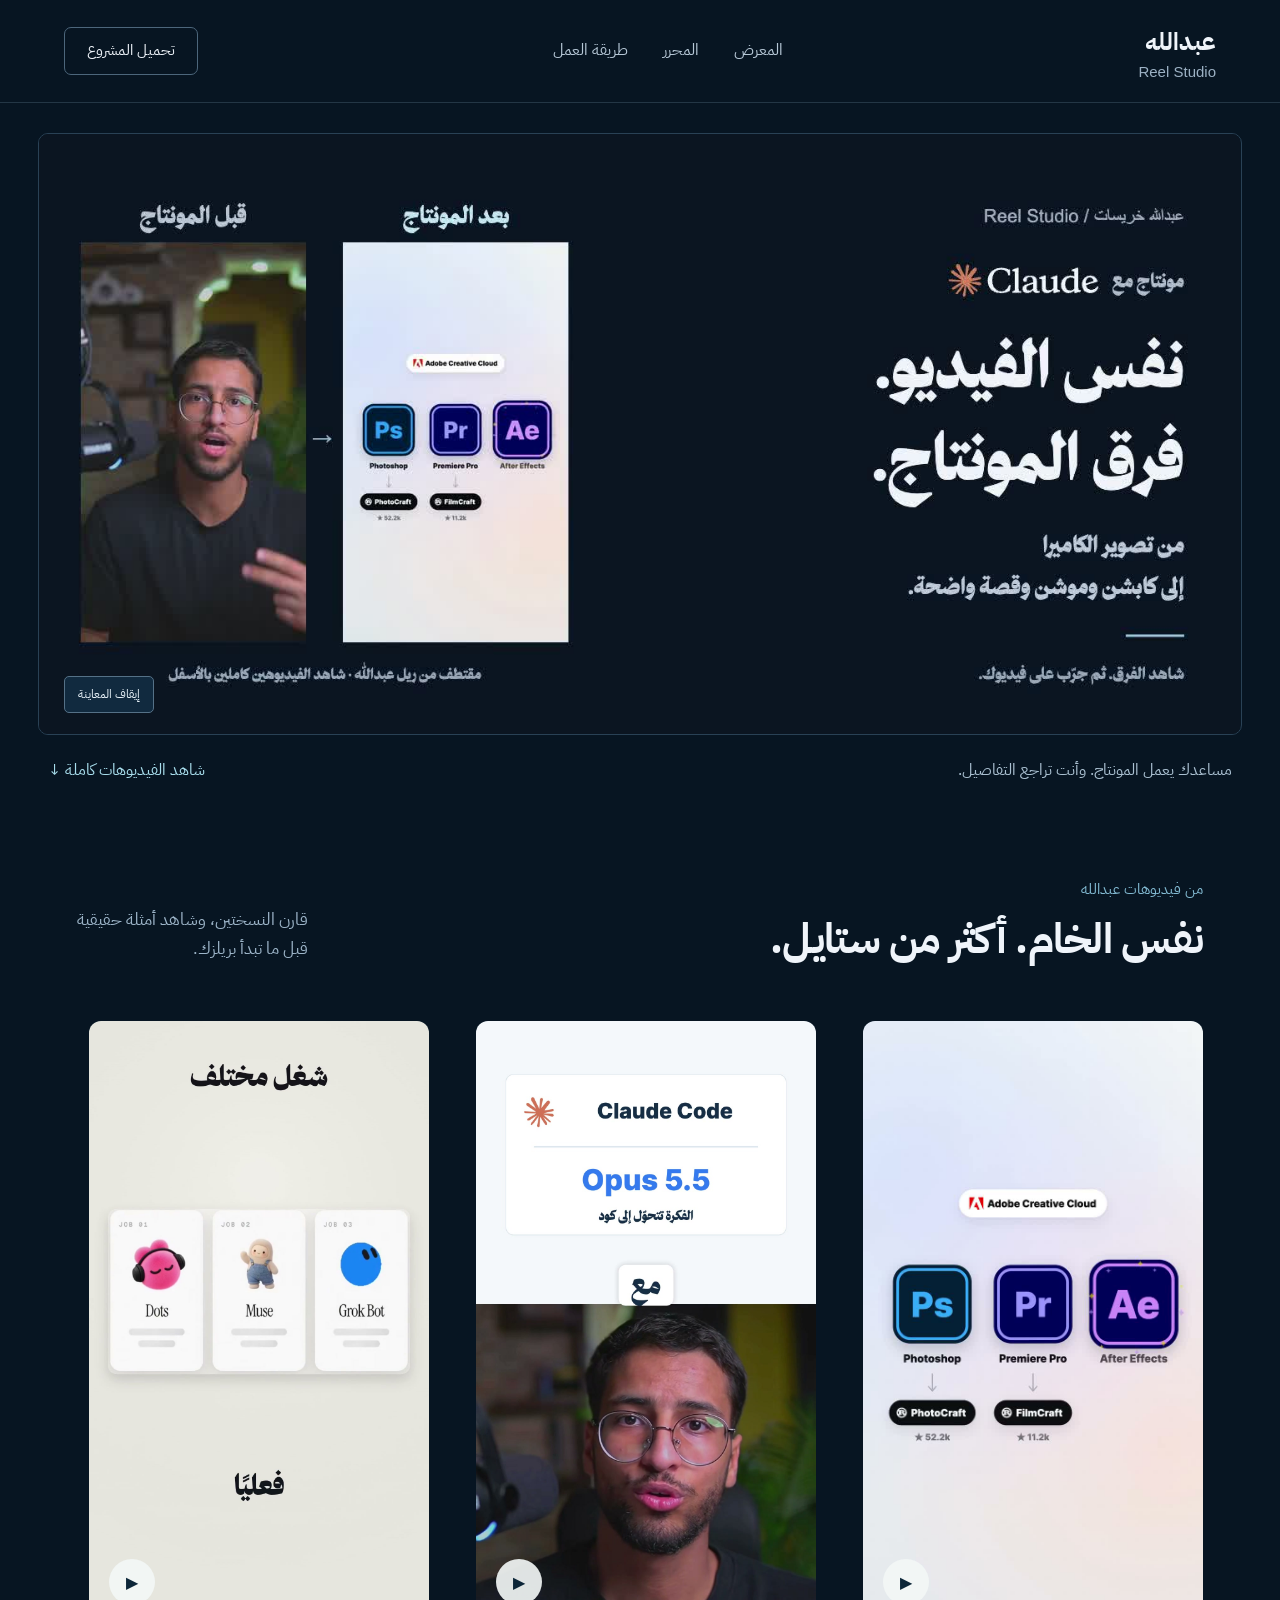
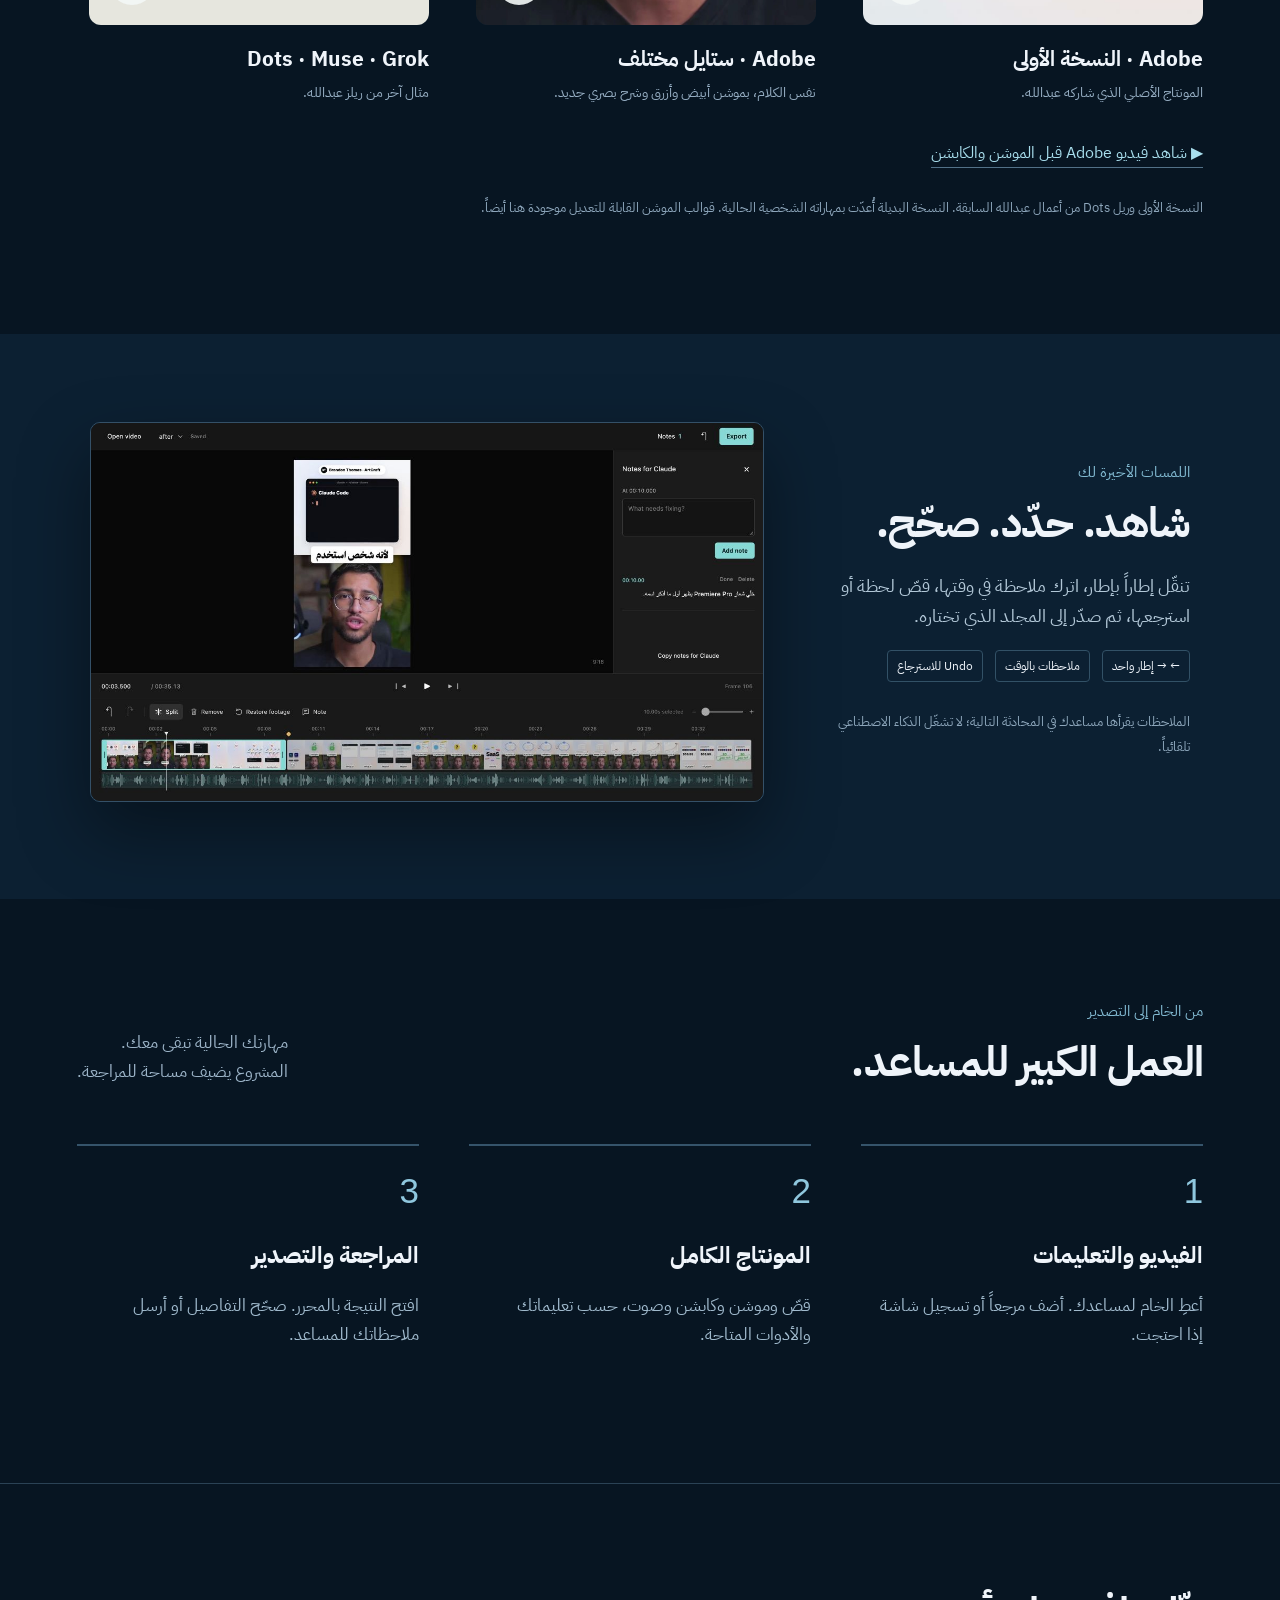
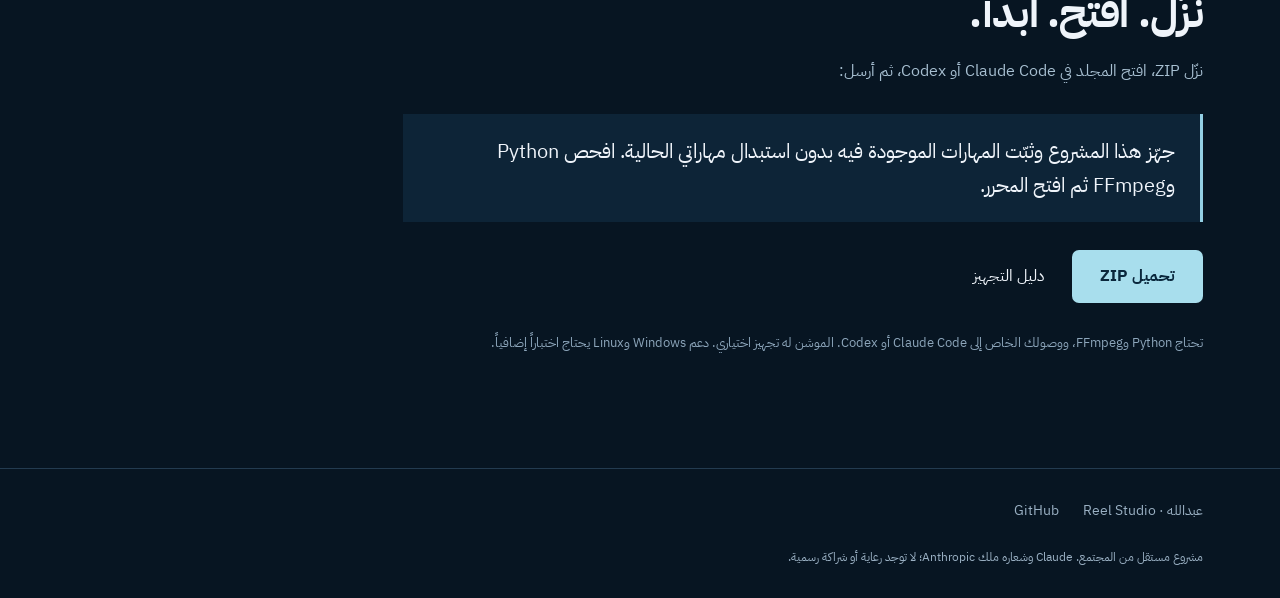
==== index.html @ 51a77bec "Show real Reels and add a bundled Adobe editor example" ====
<!doctype html><html lang="ar" dir="rtl"><head><meta charset="utf-8"><meta name="viewport" content="width=device-width,initial-scale=1"><meta name="description" content="مهارات مونتاج عربية، أمثلة موشن قابلة للتعديل، ومحرر بسيط لمراجعة ريلزك — من عبدالله خريسات."><title>عبدالله · Reel Studio</title><link rel="stylesheet" href="docs/gallery.css"></head><body>
<header><a class="brand" href="#">عبدالله <span>Reel Studio</span></a><nav><a href="#examples">المعرض</a><a href="#review">المحرر</a><a href="#workflow">طريقة العمل</a></nav><a class="download" href="https://github.com/abdallahkht/abdallah-reel-studio/releases/latest/download/abdallah-reel-studio-v0.3.0.zip">تحميل المشروع</a></header>
<main><section class="showcase-hero" aria-label="ريل عبدالله قبل وبعد المونتاج"><video id="hero-video" muted loop playsinline preload="metadata" poster="assets/adobe-comparison.jpg"><source src="assets/adobe-comparison.mp4" type="video/mp4"></video><button id="hero-toggle" type="button" aria-label="تشغيل المعاينة المتحركة">تشغيل المعاينة</button><div class="hero-links"><span>مساعدك يعمل المونتاج. وأنت تراجع التفاصيل.</span><a href="#examples">شاهد الفيديوهات كاملة ↓</a></div></section>
<section id="examples" class="section"><div class="section-heading"><div><p class="kicker">من فيديوهات عبدالله</p><h2>نفس الخام. أكثر من ستايل.</h2></div><p>قارن النسختين، وشاهد أمثلة حقيقية<br>قبل ما تبدأ بريلزك.</p></div><div class="gallery" id="gallery"></div><a class="raw-link" href="?demo=before">▶ شاهد فيديو Adobe قبل الموشن والكابشن</a><p class="small">النسخة الأولى وريل Dots من أعمال عبدالله السابقة. النسخة البديلة أُعدّت بمهاراته الشخصية الحالية. <a href="https://github.com/abdallahkht/abdallah-reel-studio/tree/main/motion">قوالب الموشن القابلة للتعديل موجودة هنا أيضاً.</a></p></section>
<section id="review" class="section review"><div><p class="kicker">اللمسات الأخيرة لك</p><h2>شاهد. حدّد. صحّح.</h2><p>تنقّل إطاراً بإطار، اترك ملاحظة في وقتها، قصّ لحظة أو استرجعها، ثم صدّر إلى المجلد الذي تختاره.</p><div class="review-actions"><span>← → إطار واحد</span><span>ملاحظات بالوقت</span><span>Undo للاسترجاع</span></div><p class="small">الملاحظات يقرأها مساعدك في المحادثة التالية؛ لا تشغّل الذكاء الاصطناعي تلقائياً.</p></div><a href="assets/editor-adobe.png" aria-label="افتح صورة المحرر بحجم كامل"><img src="assets/editor-adobe.png" alt="لقطة فعلية للمحرر مع ريل Adobe وتايملاين وملاحظات" loading="lazy"></a></section>
<section id="workflow" class="section"><div class="section-heading"><div><p class="kicker">من الخام إلى التصدير</p><h2>العمل الكبير للمساعد.</h2></div><p>مهارتك الحالية تبقى معك.<br>المشروع يضيف مساحة للمراجعة.</p></div><ol class="flow"><li><b>الفيديو والتعليمات</b><p>أعطِ الخام لمساعدك. أضف مرجعاً أو تسجيل شاشة إذا احتجت.</p></li><li><b>المونتاج الكامل</b><p>قصّ وموشن وكابشن وصوت، حسب تعليماتك والأدوات المتاحة.</p></li><li><b>المراجعة والتصدير</b><p>افتح النتيجة بالمحرر. صحّح التفاصيل أو أرسل ملاحظاتك للمساعد.</p></li></ol></section>
<section class="section start"><h2>نزّل. افتح. ابدأ.</h2><p>نزّل ZIP، افتح المجلد في Claude Code أو Codex، ثم أرسل:</p><blockquote>جهّز هذا المشروع وثبّت المهارات الموجودة فيه بدون استبدال مهاراتي الحالية. افحص Python وFFmpeg ثم افتح المحرر.</blockquote><div class="actions"><a class="primary" href="https://github.com/abdallahkht/abdallah-reel-studio/releases/latest/download/abdallah-reel-studio-v0.3.0.zip">تحميل ZIP</a><a href="https://github.com/abdallahkht/abdallah-reel-studio/blob/main/docs/setup-ar.md">دليل التجهيز</a></div><p class="small">تحتاج Python وFFmpeg، ووصولك الخاص إلى Claude Code أو Codex. الموشن له تجهيز اختياري. دعم Windows وLinux يحتاج اختباراً إضافياً.</p></section></main>
<footer><span>عبدالله · Reel Studio</span><a href="https://github.com/abdallahkht/abdallah-reel-studio">GitHub</a><p>مشروع مستقل من المجتمع. Claude وشعاره ملك Anthropic؛ لا توجد رعاية أو شراكة رسمية.</p></footer>
<dialog id="video-dialog"><button id="close-video" aria-label="إغلاق الفيديو">×</button><h2 id="video-title"></h2><video controls playsinline id="demo-video"></video><a id="template-link">افتح الفيديو الكامل</a></dialog><script src="docs/gallery.js"></script></body></html>
---- docs/gallery.css ----
@font-face{font-family:Plex;src:url('../assets/fonts/IBMPlexSansArabic-Regular.ttf');font-weight:400;font-display:swap}@font-face{font-family:Plex;src:url('../assets/fonts/IBMPlexSansArabic-Bold.ttf');font-weight:700;font-display:swap}*{box-sizing:border-box}html{scroll-behavior:smooth;scroll-padding-top:100px}body{margin:0;background:#071522;color:#eff4fa;font-family:Plex,Arial;line-height:1.7}a{color:inherit;text-decoration:none}button{font:inherit}a:focus-visible,button:focus-visible{outline:3px solid #8bd6ee;outline-offset:5px}header{padding:22px 5%;display:flex;align-items:center;justify-content:space-between;border-bottom:1px solid #233645;position:relative;z-index:2;background:#071522}.brand{font-size:24px;font-weight:700}.brand span{font:15px Arial;color:#9cb1c4;display:block}nav{display:flex;gap:35px;color:#b6c7d6}nav a:hover{color:white}.download{font-size:15px;border:1px solid #4c667b;padding:10px 22px;border-radius:7px}.hero{min-height:700px;display:flex;align-items:center;position:relative;isolation:isolate;overflow:hidden}.hero-art{position:absolute;inset:0;background:url('../assets/studio-art.png') left center/cover;z-index:-2}.hero:after{content:'';position:absolute;inset:0;background:linear-gradient(90deg,transparent 23%,#07152285 47%,#071522f5 74%);z-index:-1}.hero-copy{width:54%;margin-right:7%;padding:64px 0}.byline{color:#a4b9ca;font-size:15px;margin:0 0 30px}.compatibility{display:flex;align-items:center;gap:12px;font-size:15px;color:#b6c9d8}.compatibility img{width:125px}h1{font-size:clamp(48px,5.7vw,84px);line-height:1.35;letter-spacing:-2px;margin:32px 0 20px}.intro{font-size:23px;line-height:1.8;color:#c4d2df;margin:0 0 32px}.actions{display:flex;align-items:center;gap:28px}.primary{background:#a8deed;color:#0a273c;font-weight:700;padding:13px 28px;border-radius:7px;display:inline-block}.primary:hover{background:#cef1fa}.fine{font-size:13px;color:#91a8bb;margin-top:28px}.section{max-width:1380px;margin:auto;padding:100px 6%}.section-heading{display:flex;justify-content:space-between;align-items:end;margin-bottom:40px}.section-heading p{color:#9db5c9;font-size:17px}.kicker{font-size:15px!important;color:#83bbd3!important;margin:0 0 8px}h2{font-size:42px;line-height:1.4;margin:0 0 12px;letter-spacing:-.7px}.gallery{display:grid;grid-template-columns:repeat(3,1fr);gap:45px 28px}.demo-card{padding:0;border:0;background:transparent;color:inherit;text-align:right;cursor:pointer}.poster-wrap{position:relative;aspect-ratio:9/13;background:#0d2335;overflow:hidden;border-radius:12px}.poster-wrap img{width:100%;height:100%;object-fit:cover;transition:transform .35s}.demo-card:hover img{transform:scale(1.025)}.play-icon{position:absolute;bottom:20px;left:20px;width:46px;height:46px;border-radius:50%;background:#f3f8f7e8;color:#0c2638;display:grid;place-items:center;font-family:Arial}.demo-card h3{font-size:21px;margin:17px 0 3px}.demo-card p{font-size:14px;color:#95adc2;margin:0}.small{font-size:13px!important;color:#8da6bb!important;max-width:850px;line-height:1.9;margin-top:28px}.review{max-width:none;background:#0c2032;display:grid;grid-template-columns:.8fr 1.5fr;align-items:center;gap:6%;padding:88px 7%}.review p{color:#b2c7d7;font-size:18px}.review img{width:100%;border:1px solid #345067;box-shadow:0 30px 70px #0006;border-radius:10px}.review-actions{display:flex;gap:12px;flex-wrap:wrap}.review-actions span{font-size:12px;padding:5px 9px;border:1px solid #325166;border-radius:4px}.flow{list-style:none;display:grid;grid-template-columns:repeat(3,1fr);gap:50px;padding:0;counter-reset:stage}.flow li{counter-increment:stage;border-top:2px solid #35546b;padding-top:25px}.flow li:before{content:counter(stage);font:35px Arial;color:#8fc7de;display:block;margin-bottom:25px}.flow b{font-size:23px}.flow p{color:#a1bbce;font-size:17px}.start{border-top:1px solid #2a4255}.start p{color:#a7bfd1}.start blockquote{margin:28px 0;border-right:3px solid #93cfe4;padding:20px 25px;background:#0d2437;max-width:800px;font-size:20px}footer{padding:30px 6%;border-top:1px solid #233b50;display:flex;flex-wrap:wrap;gap:24px;align-items:center;color:#9ab0c3;font-size:14px}footer p{width:100%;font-size:12px;margin:0}dialog{max-width:540px;width:calc(100% - 30px);background:#0b1c2d;color:white;border:1px solid #41596d;border-radius:12px;padding:24px}dialog::backdrop{background:#02070ddb}dialog video{display:block;max-height:65vh;max-width:100%;margin:15px auto}dialog h2{font-size:23px;padding-left:40px}dialog a{display:block;color:#a8deed;text-align:center}#close-video{position:absolute;top:15px;left:18px;background:none;color:white;border:0;font:30px Arial;cursor:pointer}@media(max-width:760px){header{padding:18px 6%}nav{display:none}.download{font-size:13px;padding:8px 12px}.hero{min-height:720px;align-items:start}.hero-copy{width:auto;margin:0;padding:46px 7% 300px}.hero-art{background-position:22% bottom;background-size:auto 65%;background-repeat:no-repeat}.hero:after{background:linear-gradient(#071522 0%,#071522ed 44%,transparent 76%)}h1{font-size:52px}.intro{font-size:19px}.section{padding:65px 6%}.section-heading{display:block}h2{font-size:33px}.gallery{grid-template-columns:repeat(2,1fr);gap:28px 16px}.demo-card h3{font-size:18px}.demo-card p{font-size:12px}.play-icon{width:33px;height:33px;bottom:10px;left:10px}.review{display:flex;flex-direction:column;gap:30px}.flow{grid-template-columns:1fr;gap:28px}.flow li:before{display:inline-block;margin-left:18px;margin-bottom:8px}.actions{gap:20px;font-size:14px}.primary{padding:12px 20px}}@media(prefers-reduced-motion:reduce){html{scroll-behavior:auto}*{transition:none!important}}

.showcase-hero{max-width:1440px;margin:30px auto 0;position:relative;padding:0 3%}.showcase-hero>video{display:block;width:100%;border:1px solid #294155;border-radius:10px}.showcase-hero>button{position:absolute;bottom:94px;left:5%;background:#122d42e8;color:#e9f3fa;border:1px solid #557187;border-radius:5px;padding:7px 13px;font-size:12px;cursor:pointer}.hero-links{display:flex;justify-content:space-between;gap:20px;padding:22px 10px;color:#aac0d1;font-size:16px}.hero-links a,.raw-link{color:#a8deed}.raw-link{display:inline-block;margin-top:35px;border-bottom:1px solid #527188}.poster-wrap{aspect-ratio:9/16}.poster-wrap img{object-fit:contain}.gallery{gap:35px}.demo-card{max-width:340px}.showcase-hero+.section{padding-top:70px}@media(max-width:760px){.hero-links{font-size:12px;flex-direction:column;gap:8px}.showcase-hero{margin-top:20px}.showcase-hero>button{position:static;display:block;margin:8px 0 0 auto}.gallery{grid-template-columns:1fr;justify-items:center;gap:35px}.demo-card{width:100%;max-width:300px}.section-heading p br{display:none}}
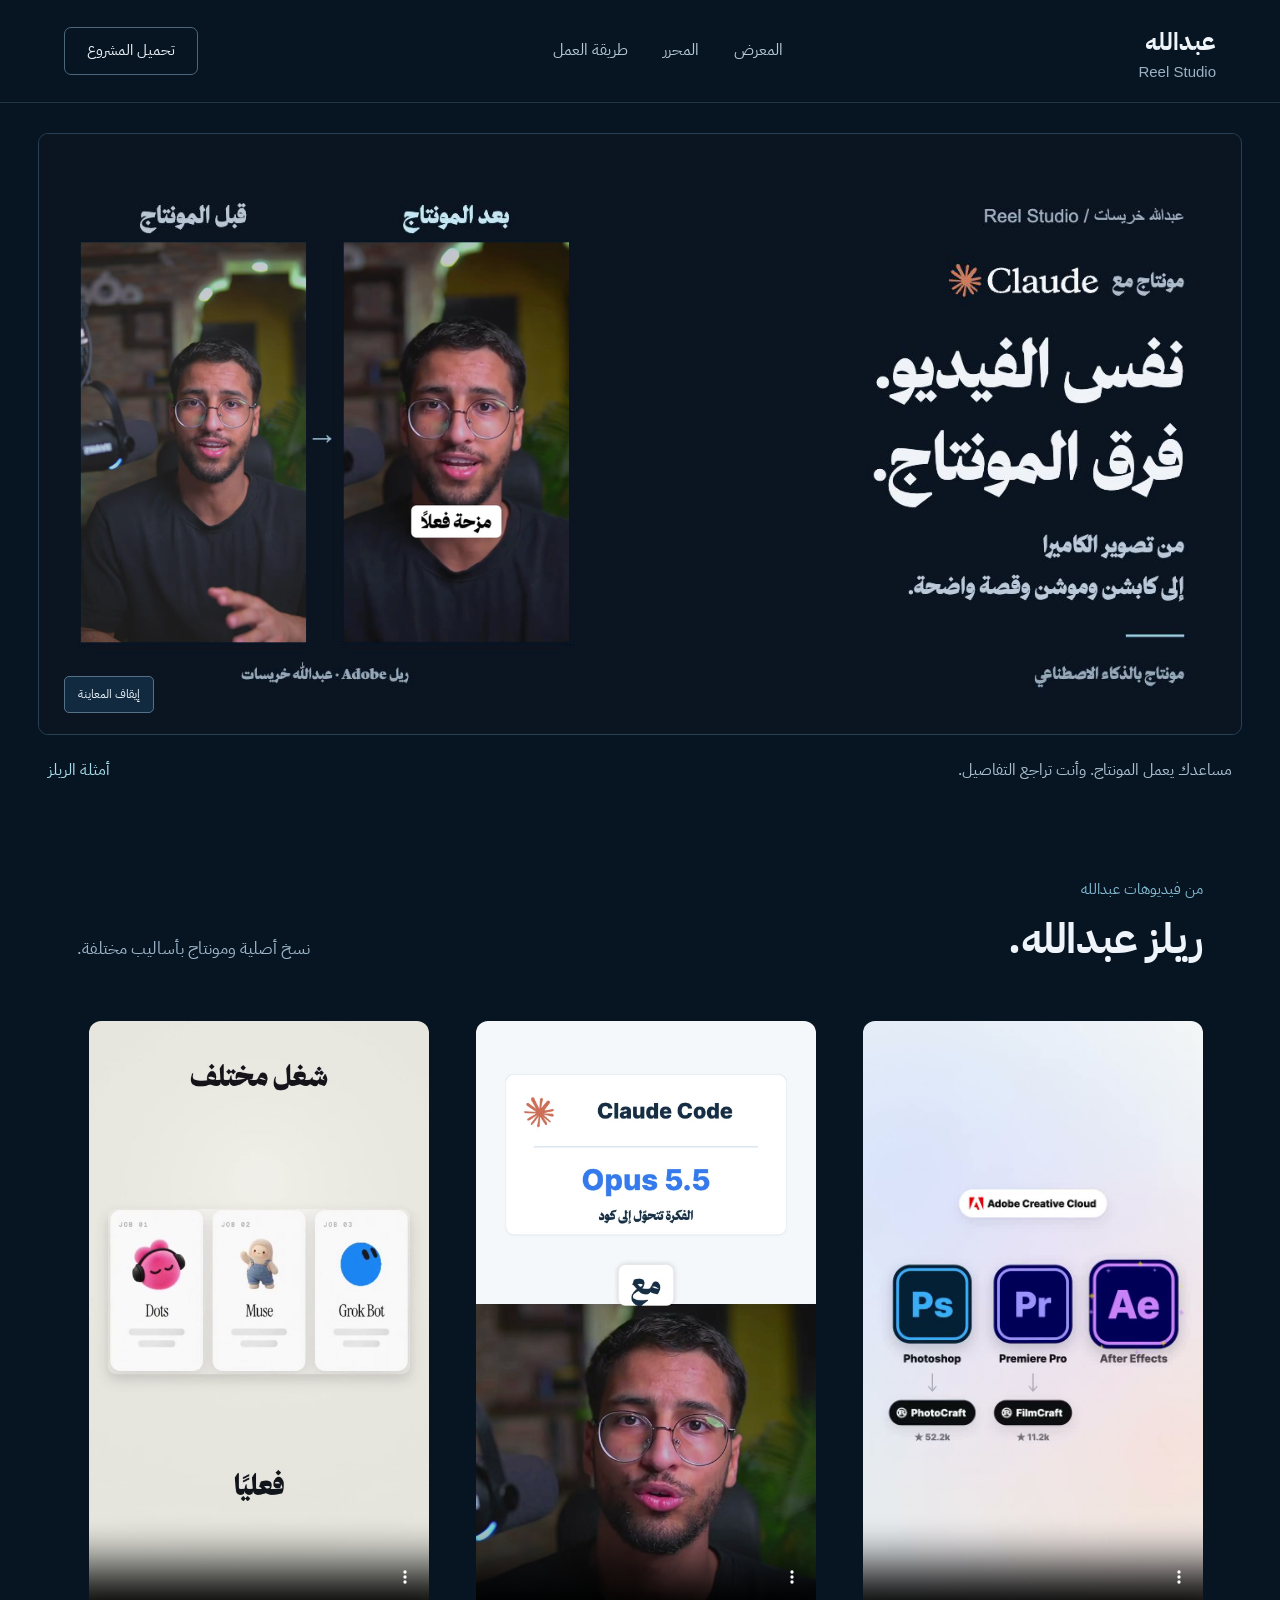
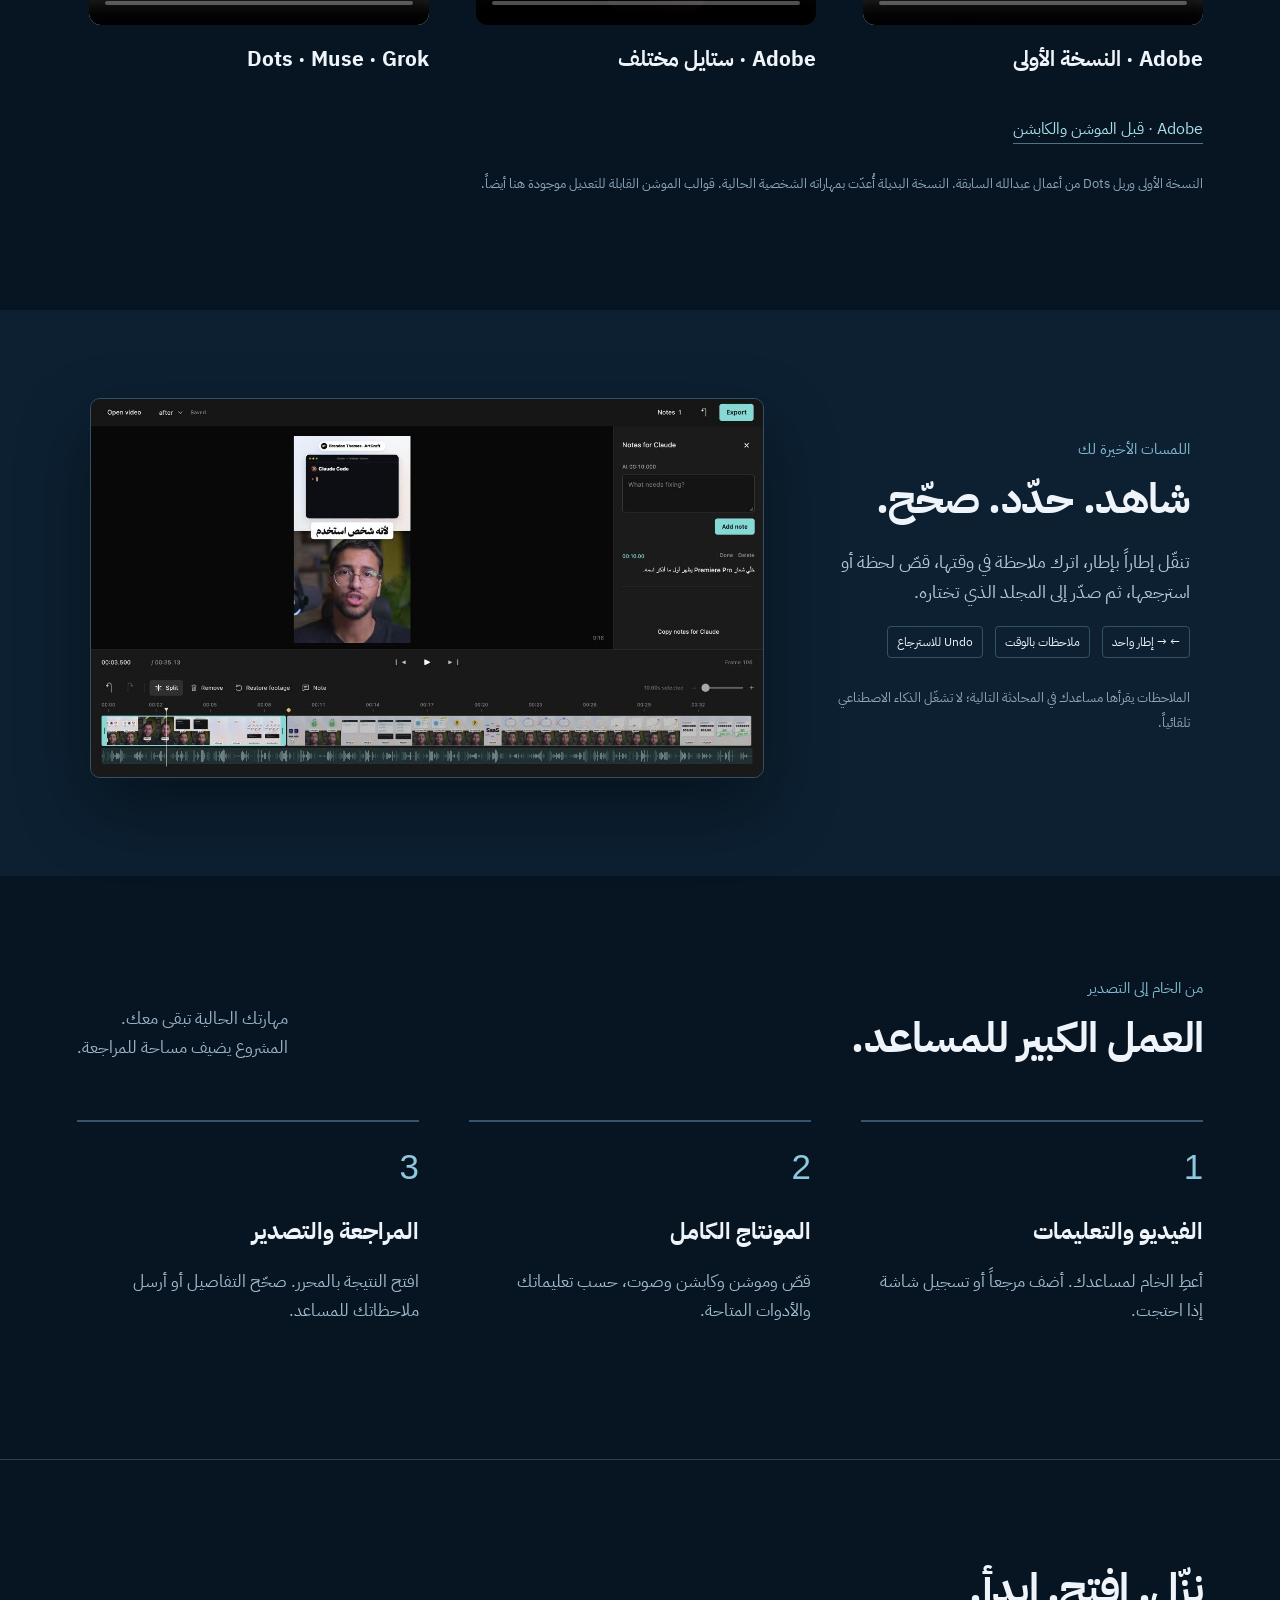
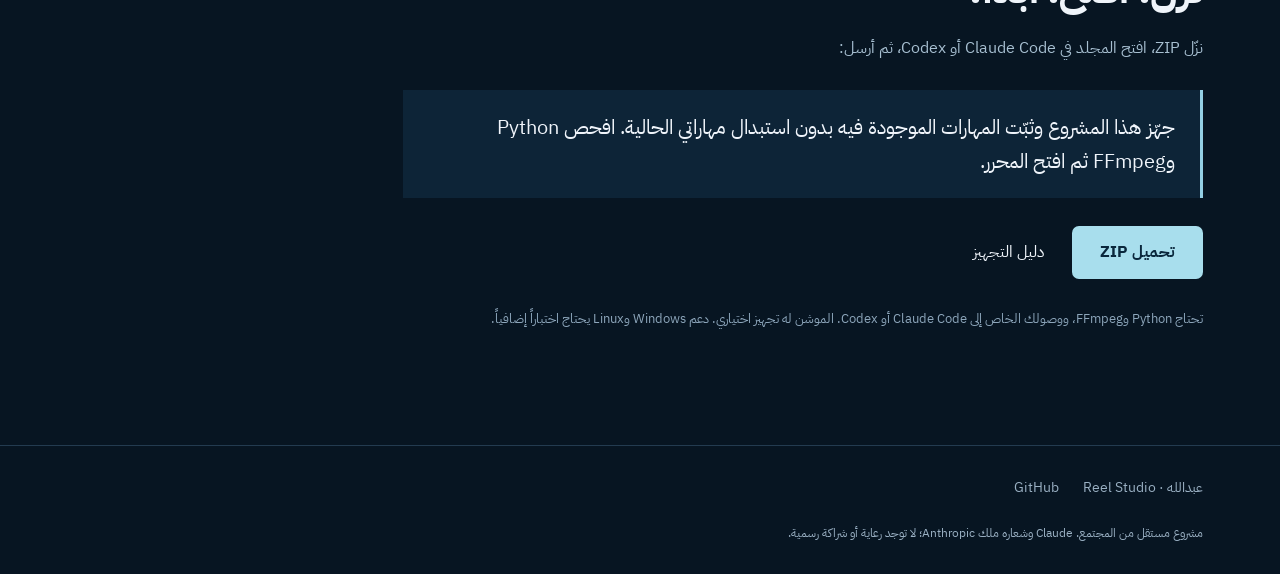
==== commit 38c7c789: "Preserve source colors in animated previews and simplify video examples" ====
--- a/index.html
+++ b/index.html
@@ -1,9 +1,9 @@
 <!doctype html><html lang="ar" dir="rtl"><head><meta charset="utf-8"><meta name="viewport" content="width=device-width,initial-scale=1"><meta name="description" content="مهارات مونتاج عربية، أمثلة موشن قابلة للتعديل، ومحرر بسيط لمراجعة ريلزك — من عبدالله خريسات."><title>عبدالله · Reel Studio</title><link rel="stylesheet" href="docs/gallery.css"></head><body>
 <header><a class="brand" href="#">عبدالله <span>Reel Studio</span></a><nav><a href="#examples">المعرض</a><a href="#review">المحرر</a><a href="#workflow">طريقة العمل</a></nav><a class="download" href="https://github.com/abdallahkht/abdallah-reel-studio/releases/latest/download/abdallah-reel-studio-v0.3.0.zip">تحميل المشروع</a></header>
-<main><section class="showcase-hero" aria-label="ريل عبدالله قبل وبعد المونتاج"><video id="hero-video" muted loop playsinline preload="metadata" poster="assets/adobe-comparison.jpg"><source src="assets/adobe-comparison.mp4" type="video/mp4"></video><button id="hero-toggle" type="button" aria-label="تشغيل المعاينة المتحركة">تشغيل المعاينة</button><div class="hero-links"><span>مساعدك يعمل المونتاج. وأنت تراجع التفاصيل.</span><a href="#examples">شاهد الفيديوهات كاملة ↓</a></div></section>
-<section id="examples" class="section"><div class="section-heading"><div><p class="kicker">من فيديوهات عبدالله</p><h2>نفس الخام. أكثر من ستايل.</h2></div><p>قارن النسختين، وشاهد أمثلة حقيقية<br>قبل ما تبدأ بريلزك.</p></div><div class="gallery" id="gallery"></div><a class="raw-link" href="?demo=before">▶ شاهد فيديو Adobe قبل الموشن والكابشن</a><p class="small">النسخة الأولى وريل Dots من أعمال عبدالله السابقة. النسخة البديلة أُعدّت بمهاراته الشخصية الحالية. <a href="https://github.com/abdallahkht/abdallah-reel-studio/tree/main/motion">قوالب الموشن القابلة للتعديل موجودة هنا أيضاً.</a></p></section>
+<main><section class="showcase-hero" aria-label="ريل عبدالله قبل وبعد المونتاج"><video id="hero-video" muted loop playsinline preload="metadata" poster="assets/adobe-comparison-color.png"><source src="assets/adobe-comparison-color.mp4" type="video/mp4"></video><button id="hero-toggle" type="button" aria-label="تشغيل المعاينة المتحركة">تشغيل المعاينة</button><div class="hero-links"><span>مساعدك يعمل المونتاج. وأنت تراجع التفاصيل.</span><a href="#examples">أمثلة الريلز</a></div></section>
+<section id="examples" class="section"><div class="section-heading"><div><p class="kicker">من فيديوهات عبدالله</p><h2>ريلز عبدالله.</h2></div><p>نسخ أصلية ومونتاج بأساليب مختلفة.</p></div><div class="gallery" id="gallery"></div><a class="raw-link" href="?demo=before">Adobe · قبل الموشن والكابشن</a><p class="small">النسخة الأولى وريل Dots من أعمال عبدالله السابقة. النسخة البديلة أُعدّت بمهاراته الشخصية الحالية. <a href="https://github.com/abdallahkht/abdallah-reel-studio/tree/main/motion">قوالب الموشن القابلة للتعديل موجودة هنا أيضاً.</a></p></section>
 <section id="review" class="section review"><div><p class="kicker">اللمسات الأخيرة لك</p><h2>شاهد. حدّد. صحّح.</h2><p>تنقّل إطاراً بإطار، اترك ملاحظة في وقتها، قصّ لحظة أو استرجعها، ثم صدّر إلى المجلد الذي تختاره.</p><div class="review-actions"><span>← → إطار واحد</span><span>ملاحظات بالوقت</span><span>Undo للاسترجاع</span></div><p class="small">الملاحظات يقرأها مساعدك في المحادثة التالية؛ لا تشغّل الذكاء الاصطناعي تلقائياً.</p></div><a href="assets/editor-adobe.png" aria-label="افتح صورة المحرر بحجم كامل"><img src="assets/editor-adobe.png" alt="لقطة فعلية للمحرر مع ريل Adobe وتايملاين وملاحظات" loading="lazy"></a></section>
 <section id="workflow" class="section"><div class="section-heading"><div><p class="kicker">من الخام إلى التصدير</p><h2>العمل الكبير للمساعد.</h2></div><p>مهارتك الحالية تبقى معك.<br>المشروع يضيف مساحة للمراجعة.</p></div><ol class="flow"><li><b>الفيديو والتعليمات</b><p>أعطِ الخام لمساعدك. أضف مرجعاً أو تسجيل شاشة إذا احتجت.</p></li><li><b>المونتاج الكامل</b><p>قصّ وموشن وكابشن وصوت، حسب تعليماتك والأدوات المتاحة.</p></li><li><b>المراجعة والتصدير</b><p>افتح النتيجة بالمحرر. صحّح التفاصيل أو أرسل ملاحظاتك للمساعد.</p></li></ol></section>
 <section class="section start"><h2>نزّل. افتح. ابدأ.</h2><p>نزّل ZIP، افتح المجلد في Claude Code أو Codex، ثم أرسل:</p><blockquote>جهّز هذا المشروع وثبّت المهارات الموجودة فيه بدون استبدال مهاراتي الحالية. افحص Python وFFmpeg ثم افتح المحرر.</blockquote><div class="actions"><a class="primary" href="https://github.com/abdallahkht/abdallah-reel-studio/releases/latest/download/abdallah-reel-studio-v0.3.0.zip">تحميل ZIP</a><a href="https://github.com/abdallahkht/abdallah-reel-studio/blob/main/docs/setup-ar.md">دليل التجهيز</a></div><p class="small">تحتاج Python وFFmpeg، ووصولك الخاص إلى Claude Code أو Codex. الموشن له تجهيز اختياري. دعم Windows وLinux يحتاج اختباراً إضافياً.</p></section></main>
 <footer><span>عبدالله · Reel Studio</span><a href="https://github.com/abdallahkht/abdallah-reel-studio">GitHub</a><p>مشروع مستقل من المجتمع. Claude وشعاره ملك Anthropic؛ لا توجد رعاية أو شراكة رسمية.</p></footer>
-<dialog id="video-dialog"><button id="close-video" aria-label="إغلاق الفيديو">×</button><h2 id="video-title"></h2><video controls playsinline id="demo-video"></video><a id="template-link">افتح الفيديو الكامل</a></dialog><script src="docs/gallery.js"></script></body></html>
+<dialog id="video-dialog"><button id="close-video" aria-label="إغلاق الفيديو">×</button><h2 id="video-title"></h2><video controls playsinline id="demo-video"></video></dialog><script src="docs/gallery.js"></script></body></html>
--- a/docs/gallery.css
+++ b/docs/gallery.css
@@ -1,3 +1,5 @@
 @font-face{font-family:Plex;src:url('../assets/fonts/IBMPlexSansArabic-Regular.ttf');font-weight:400;font-display:swap}@font-face{font-family:Plex;src:url('../assets/fonts/IBMPlexSansArabic-Bold.ttf');font-weight:700;font-display:swap}*{box-sizing:border-box}html{scroll-behavior:smooth;scroll-padding-top:100px}body{margin:0;background:#071522;color:#eff4fa;font-family:Plex,Arial;line-height:1.7}a{color:inherit;text-decoration:none}button{font:inherit}a:focus-visible,button:focus-visible{outline:3px solid #8bd6ee;outline-offset:5px}header{padding:22px 5%;display:flex;align-items:center;justify-content:space-between;border-bottom:1px solid #233645;position:relative;z-index:2;background:#071522}.brand{font-size:24px;font-weight:700}.brand span{font:15px Arial;color:#9cb1c4;display:block}nav{display:flex;gap:35px;color:#b6c7d6}nav a:hover{color:white}.download{font-size:15px;border:1px solid #4c667b;padding:10px 22px;border-radius:7px}.hero{min-height:700px;display:flex;align-items:center;position:relative;isolation:isolate;overflow:hidden}.hero-art{position:absolute;inset:0;background:url('../assets/studio-art.png') left center/cover;z-index:-2}.hero:after{content:'';position:absolute;inset:0;background:linear-gradient(90deg,transparent 23%,#07152285 47%,#071522f5 74%);z-index:-1}.hero-copy{width:54%;margin-right:7%;padding:64px 0}.byline{color:#a4b9ca;font-size:15px;margin:0 0 30px}.compatibility{display:flex;align-items:center;gap:12px;font-size:15px;color:#b6c9d8}.compatibility img{width:125px}h1{font-size:clamp(48px,5.7vw,84px);line-height:1.35;letter-spacing:-2px;margin:32px 0 20px}.intro{font-size:23px;line-height:1.8;color:#c4d2df;margin:0 0 32px}.actions{display:flex;align-items:center;gap:28px}.primary{background:#a8deed;color:#0a273c;font-weight:700;padding:13px 28px;border-radius:7px;display:inline-block}.primary:hover{background:#cef1fa}.fine{font-size:13px;color:#91a8bb;margin-top:28px}.section{max-width:1380px;margin:auto;padding:100px 6%}.section-heading{display:flex;justify-content:space-between;align-items:end;margin-bottom:40px}.section-heading p{color:#9db5c9;font-size:17px}.kicker{font-size:15px!important;color:#83bbd3!important;margin:0 0 8px}h2{font-size:42px;line-height:1.4;margin:0 0 12px;letter-spacing:-.7px}.gallery{display:grid;grid-template-columns:repeat(3,1fr);gap:45px 28px}.demo-card{padding:0;border:0;background:transparent;color:inherit;text-align:right;cursor:pointer}.poster-wrap{position:relative;aspect-ratio:9/13;background:#0d2335;overflow:hidden;border-radius:12px}.poster-wrap img{width:100%;height:100%;object-fit:cover;transition:transform .35s}.demo-card:hover img{transform:scale(1.025)}.play-icon{position:absolute;bottom:20px;left:20px;width:46px;height:46px;border-radius:50%;background:#f3f8f7e8;color:#0c2638;display:grid;place-items:center;font-family:Arial}.demo-card h3{font-size:21px;margin:17px 0 3px}.demo-card p{font-size:14px;color:#95adc2;margin:0}.small{font-size:13px!important;color:#8da6bb!important;max-width:850px;line-height:1.9;margin-top:28px}.review{max-width:none;background:#0c2032;display:grid;grid-template-columns:.8fr 1.5fr;align-items:center;gap:6%;padding:88px 7%}.review p{color:#b2c7d7;font-size:18px}.review img{width:100%;border:1px solid #345067;box-shadow:0 30px 70px #0006;border-radius:10px}.review-actions{display:flex;gap:12px;flex-wrap:wrap}.review-actions span{font-size:12px;padding:5px 9px;border:1px solid #325166;border-radius:4px}.flow{list-style:none;display:grid;grid-template-columns:repeat(3,1fr);gap:50px;padding:0;counter-reset:stage}.flow li{counter-increment:stage;border-top:2px solid #35546b;padding-top:25px}.flow li:before{content:counter(stage);font:35px Arial;color:#8fc7de;display:block;margin-bottom:25px}.flow b{font-size:23px}.flow p{color:#a1bbce;font-size:17px}.start{border-top:1px solid #2a4255}.start p{color:#a7bfd1}.start blockquote{margin:28px 0;border-right:3px solid #93cfe4;padding:20px 25px;background:#0d2437;max-width:800px;font-size:20px}footer{padding:30px 6%;border-top:1px solid #233b50;display:flex;flex-wrap:wrap;gap:24px;align-items:center;color:#9ab0c3;font-size:14px}footer p{width:100%;font-size:12px;margin:0}dialog{max-width:540px;width:calc(100% - 30px);background:#0b1c2d;color:white;border:1px solid #41596d;border-radius:12px;padding:24px}dialog::backdrop{background:#02070ddb}dialog video{display:block;max-height:65vh;max-width:100%;margin:15px auto}dialog h2{font-size:23px;padding-left:40px}dialog a{display:block;color:#a8deed;text-align:center}#close-video{position:absolute;top:15px;left:18px;background:none;color:white;border:0;font:30px Arial;cursor:pointer}@media(max-width:760px){header{padding:18px 6%}nav{display:none}.download{font-size:13px;padding:8px 12px}.hero{min-height:720px;align-items:start}.hero-copy{width:auto;margin:0;padding:46px 7% 300px}.hero-art{background-position:22% bottom;background-size:auto 65%;background-repeat:no-repeat}.hero:after{background:linear-gradient(#071522 0%,#071522ed 44%,transparent 76%)}h1{font-size:52px}.intro{font-size:19px}.section{padding:65px 6%}.section-heading{display:block}h2{font-size:33px}.gallery{grid-template-columns:repeat(2,1fr);gap:28px 16px}.demo-card h3{font-size:18px}.demo-card p{font-size:12px}.play-icon{width:33px;height:33px;bottom:10px;left:10px}.review{display:flex;flex-direction:column;gap:30px}.flow{grid-template-columns:1fr;gap:28px}.flow li:before{display:inline-block;margin-left:18px;margin-bottom:8px}.actions{gap:20px;font-size:14px}.primary{padding:12px 20px}}@media(prefers-reduced-motion:reduce){html{scroll-behavior:auto}*{transition:none!important}}
 
 .showcase-hero{max-width:1440px;margin:30px auto 0;position:relative;padding:0 3%}.showcase-hero>video{display:block;width:100%;border:1px solid #294155;border-radius:10px}.showcase-hero>button{position:absolute;bottom:94px;left:5%;background:#122d42e8;color:#e9f3fa;border:1px solid #557187;border-radius:5px;padding:7px 13px;font-size:12px;cursor:pointer}.hero-links{display:flex;justify-content:space-between;gap:20px;padding:22px 10px;color:#aac0d1;font-size:16px}.hero-links a,.raw-link{color:#a8deed}.raw-link{display:inline-block;margin-top:35px;border-bottom:1px solid #527188}.poster-wrap{aspect-ratio:9/16}.poster-wrap img{object-fit:contain}.gallery{gap:35px}.demo-card{max-width:340px}.showcase-hero+.section{padding-top:70px}@media(max-width:760px){.hero-links{font-size:12px;flex-direction:column;gap:8px}.showcase-hero{margin-top:20px}.showcase-hero>button{position:static;display:block;margin:8px 0 0 auto}.gallery{grid-template-columns:1fr;justify-items:center;gap:35px}.demo-card{width:100%;max-width:300px}.section-heading p br{display:none}}
+
+.poster-wrap video{display:block;width:100%;height:100%;object-fit:contain;background:#000}.demo-card{cursor:default}
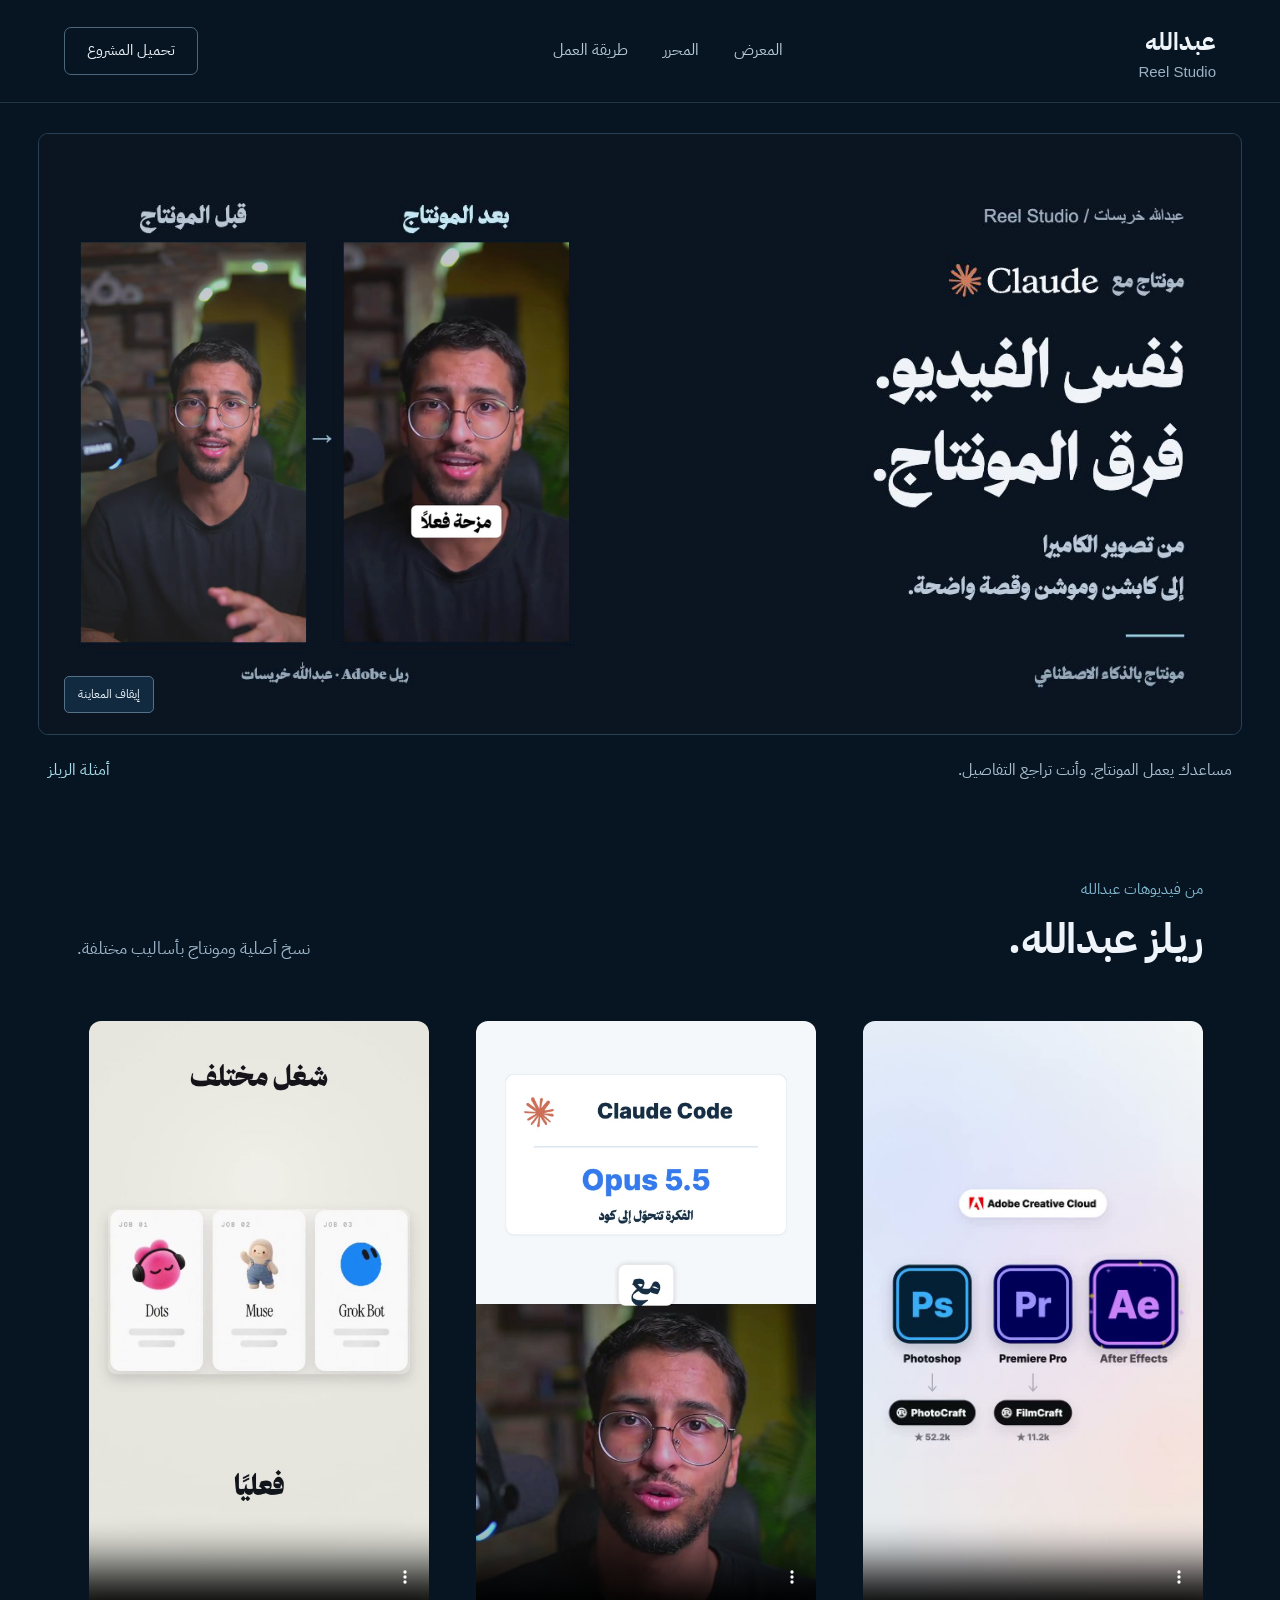
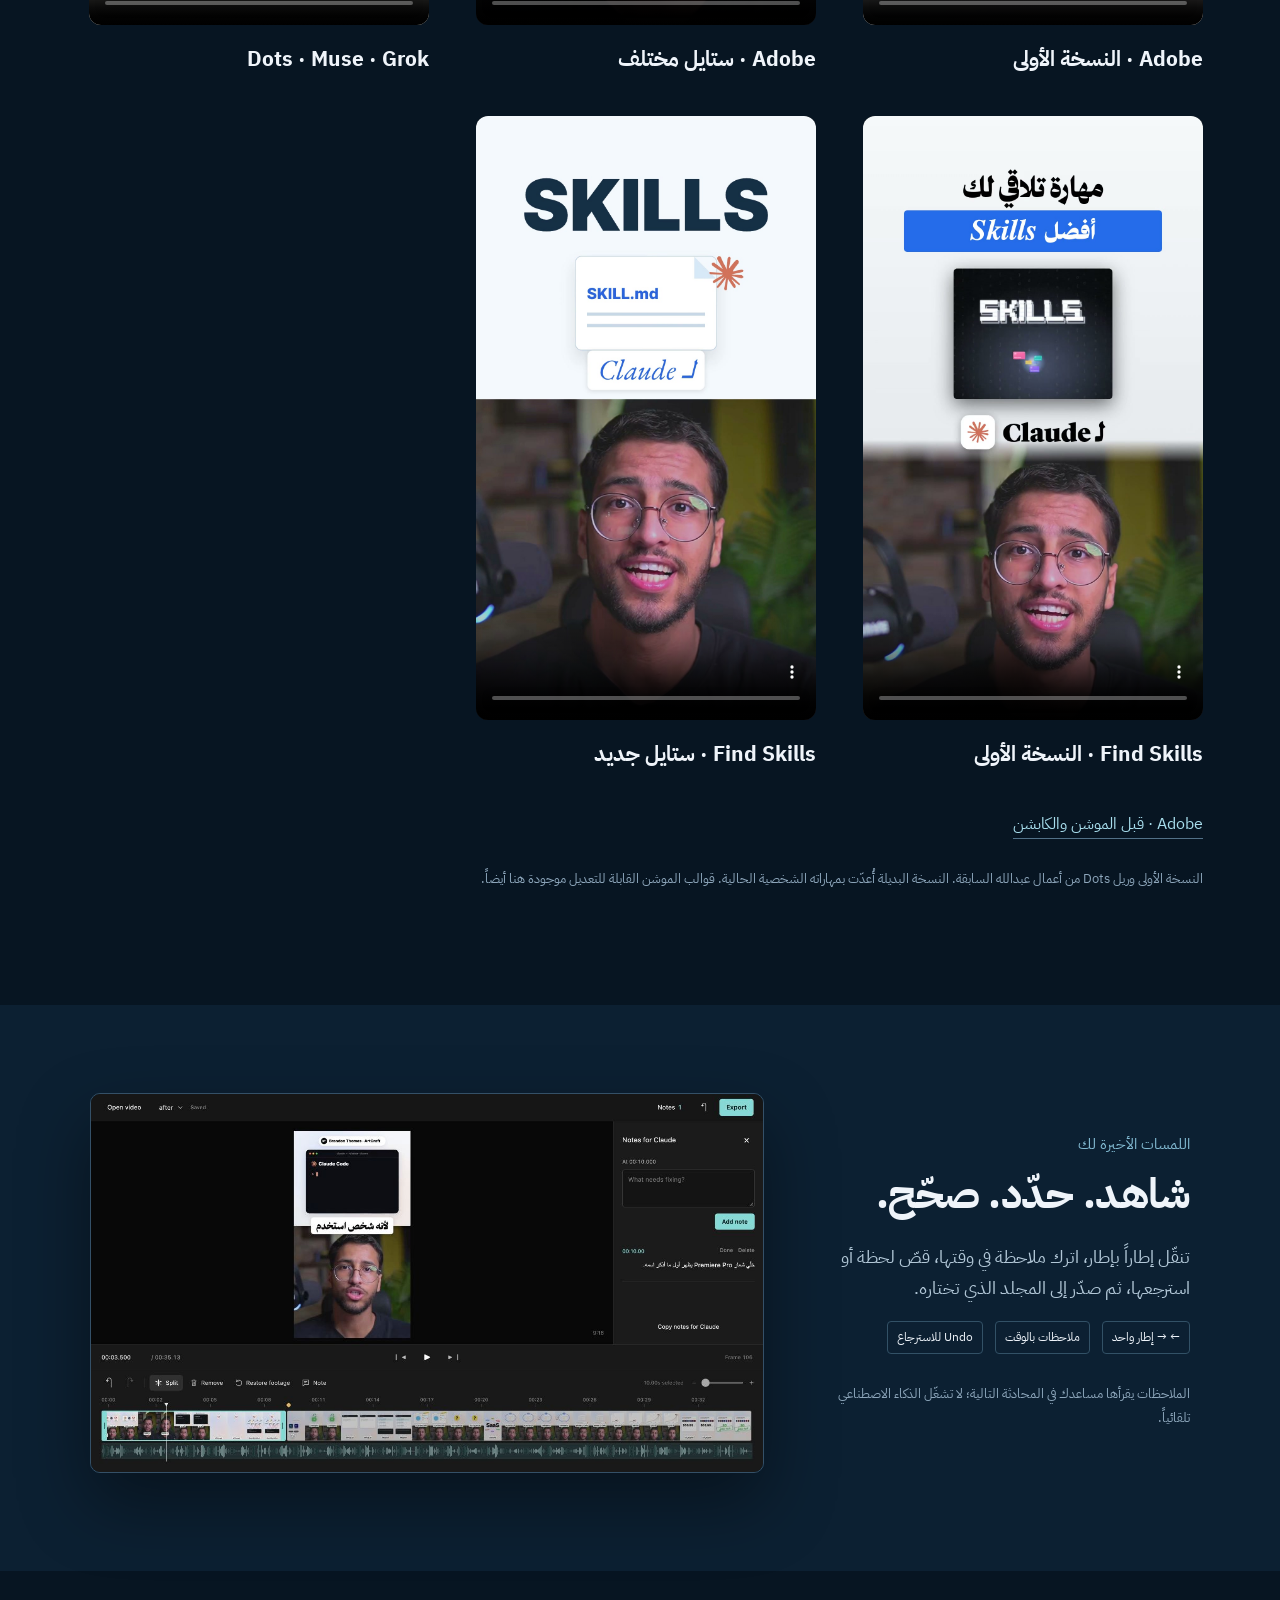
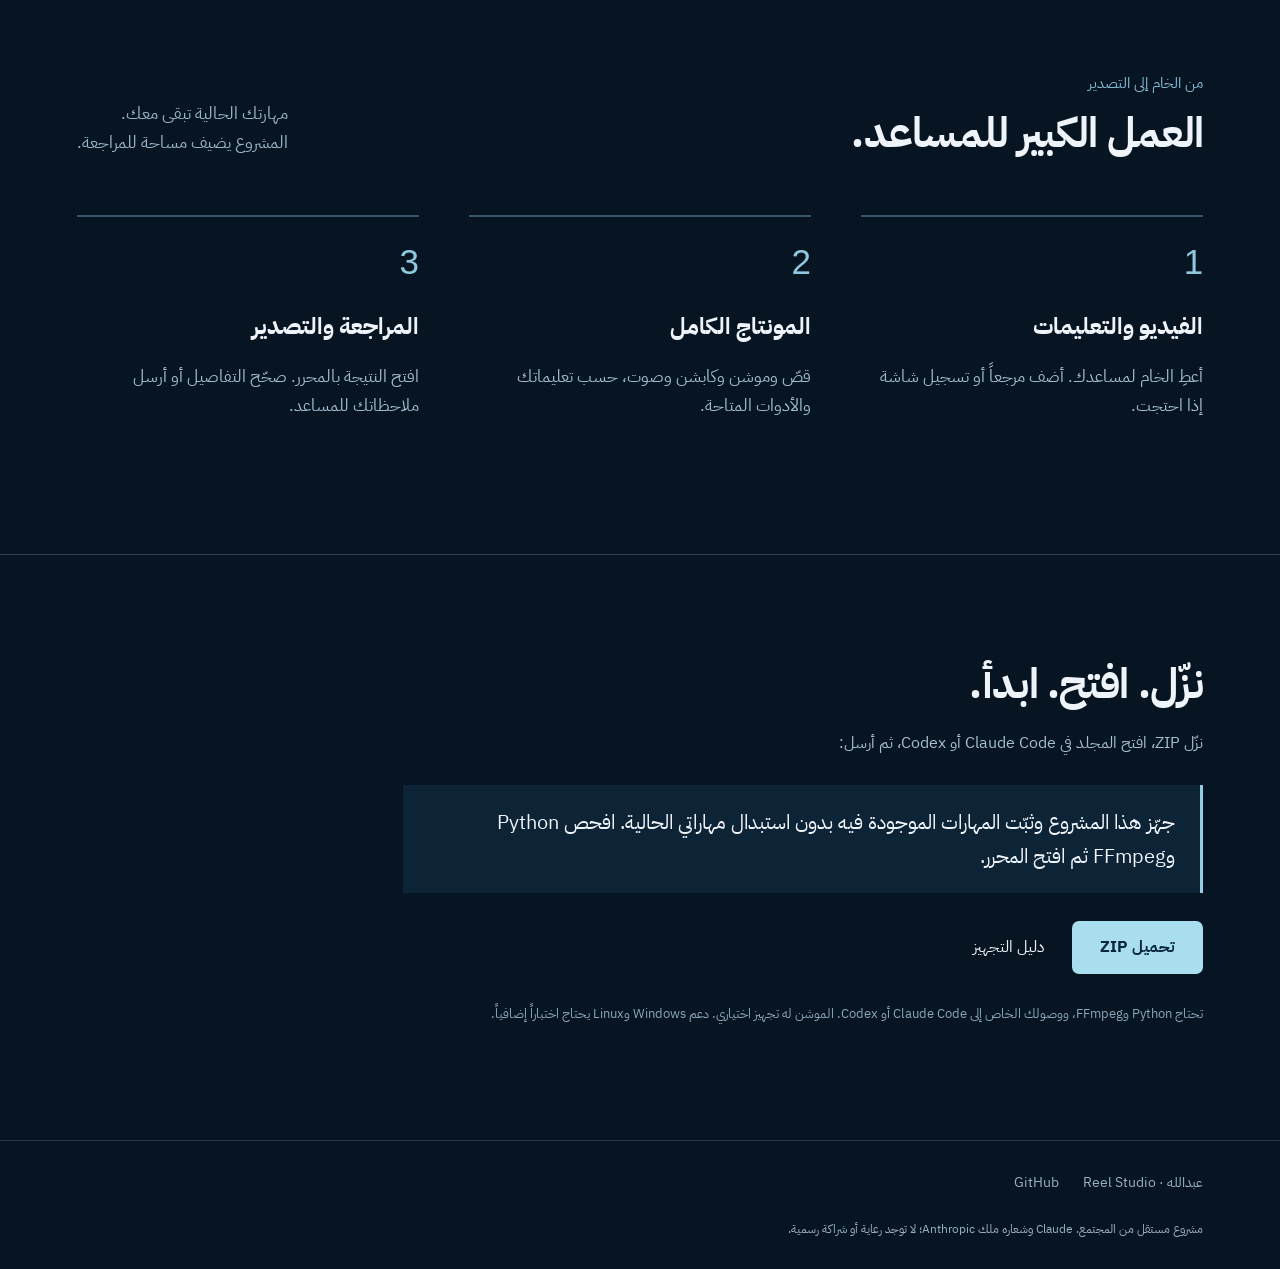
==== commit 228000ef: "Add Find Skills original and fresh HyperFrames edit" ====
--- a/index.html
+++ b/index.html
@@ -1,9 +1,9 @@
 <!doctype html><html lang="ar" dir="rtl"><head><meta charset="utf-8"><meta name="viewport" content="width=device-width,initial-scale=1"><meta name="description" content="مهارات مونتاج عربية، أمثلة موشن قابلة للتعديل، ومحرر بسيط لمراجعة ريلزك — من عبدالله خريسات."><title>عبدالله · Reel Studio</title><link rel="stylesheet" href="docs/gallery.css"></head><body>
-<header><a class="brand" href="#">عبدالله <span>Reel Studio</span></a><nav><a href="#examples">المعرض</a><a href="#review">المحرر</a><a href="#workflow">طريقة العمل</a></nav><a class="download" href="https://github.com/abdallahkht/abdallah-reel-studio/releases/latest/download/abdallah-reel-studio-v0.3.0.zip">تحميل المشروع</a></header>
+<header><a class="brand" href="#">عبدالله <span>Reel Studio</span></a><nav><a href="#examples">المعرض</a><a href="#review">المحرر</a><a href="#workflow">طريقة العمل</a></nav><a class="download" href="https://github.com/abdallahkht/abdallah-reel-studio/releases/latest/download/abdallah-reel-studio-v0.4.0.zip">تحميل المشروع</a></header>
 <main><section class="showcase-hero" aria-label="ريل عبدالله قبل وبعد المونتاج"><video id="hero-video" muted loop playsinline preload="metadata" poster="assets/adobe-comparison-color.png"><source src="assets/adobe-comparison-color.mp4" type="video/mp4"></video><button id="hero-toggle" type="button" aria-label="تشغيل المعاينة المتحركة">تشغيل المعاينة</button><div class="hero-links"><span>مساعدك يعمل المونتاج. وأنت تراجع التفاصيل.</span><a href="#examples">أمثلة الريلز</a></div></section>
 <section id="examples" class="section"><div class="section-heading"><div><p class="kicker">من فيديوهات عبدالله</p><h2>ريلز عبدالله.</h2></div><p>نسخ أصلية ومونتاج بأساليب مختلفة.</p></div><div class="gallery" id="gallery"></div><a class="raw-link" href="?demo=before">Adobe · قبل الموشن والكابشن</a><p class="small">النسخة الأولى وريل Dots من أعمال عبدالله السابقة. النسخة البديلة أُعدّت بمهاراته الشخصية الحالية. <a href="https://github.com/abdallahkht/abdallah-reel-studio/tree/main/motion">قوالب الموشن القابلة للتعديل موجودة هنا أيضاً.</a></p></section>
 <section id="review" class="section review"><div><p class="kicker">اللمسات الأخيرة لك</p><h2>شاهد. حدّد. صحّح.</h2><p>تنقّل إطاراً بإطار، اترك ملاحظة في وقتها، قصّ لحظة أو استرجعها، ثم صدّر إلى المجلد الذي تختاره.</p><div class="review-actions"><span>← → إطار واحد</span><span>ملاحظات بالوقت</span><span>Undo للاسترجاع</span></div><p class="small">الملاحظات يقرأها مساعدك في المحادثة التالية؛ لا تشغّل الذكاء الاصطناعي تلقائياً.</p></div><a href="assets/editor-adobe.png" aria-label="افتح صورة المحرر بحجم كامل"><img src="assets/editor-adobe.png" alt="لقطة فعلية للمحرر مع ريل Adobe وتايملاين وملاحظات" loading="lazy"></a></section>
 <section id="workflow" class="section"><div class="section-heading"><div><p class="kicker">من الخام إلى التصدير</p><h2>العمل الكبير للمساعد.</h2></div><p>مهارتك الحالية تبقى معك.<br>المشروع يضيف مساحة للمراجعة.</p></div><ol class="flow"><li><b>الفيديو والتعليمات</b><p>أعطِ الخام لمساعدك. أضف مرجعاً أو تسجيل شاشة إذا احتجت.</p></li><li><b>المونتاج الكامل</b><p>قصّ وموشن وكابشن وصوت، حسب تعليماتك والأدوات المتاحة.</p></li><li><b>المراجعة والتصدير</b><p>افتح النتيجة بالمحرر. صحّح التفاصيل أو أرسل ملاحظاتك للمساعد.</p></li></ol></section>
-<section class="section start"><h2>نزّل. افتح. ابدأ.</h2><p>نزّل ZIP، افتح المجلد في Claude Code أو Codex، ثم أرسل:</p><blockquote>جهّز هذا المشروع وثبّت المهارات الموجودة فيه بدون استبدال مهاراتي الحالية. افحص Python وFFmpeg ثم افتح المحرر.</blockquote><div class="actions"><a class="primary" href="https://github.com/abdallahkht/abdallah-reel-studio/releases/latest/download/abdallah-reel-studio-v0.3.0.zip">تحميل ZIP</a><a href="https://github.com/abdallahkht/abdallah-reel-studio/blob/main/docs/setup-ar.md">دليل التجهيز</a></div><p class="small">تحتاج Python وFFmpeg، ووصولك الخاص إلى Claude Code أو Codex. الموشن له تجهيز اختياري. دعم Windows وLinux يحتاج اختباراً إضافياً.</p></section></main>
+<section class="section start"><h2>نزّل. افتح. ابدأ.</h2><p>نزّل ZIP، افتح المجلد في Claude Code أو Codex، ثم أرسل:</p><blockquote>جهّز هذا المشروع وثبّت المهارات الموجودة فيه بدون استبدال مهاراتي الحالية. افحص Python وFFmpeg ثم افتح المحرر.</blockquote><div class="actions"><a class="primary" href="https://github.com/abdallahkht/abdallah-reel-studio/releases/latest/download/abdallah-reel-studio-v0.4.0.zip">تحميل ZIP</a><a href="https://github.com/abdallahkht/abdallah-reel-studio/blob/main/docs/setup-ar.md">دليل التجهيز</a></div><p class="small">تحتاج Python وFFmpeg، ووصولك الخاص إلى Claude Code أو Codex. الموشن له تجهيز اختياري. دعم Windows وLinux يحتاج اختباراً إضافياً.</p></section></main>
 <footer><span>عبدالله · Reel Studio</span><a href="https://github.com/abdallahkht/abdallah-reel-studio">GitHub</a><p>مشروع مستقل من المجتمع. Claude وشعاره ملك Anthropic؛ لا توجد رعاية أو شراكة رسمية.</p></footer>
 <dialog id="video-dialog"><button id="close-video" aria-label="إغلاق الفيديو">×</button><h2 id="video-title"></h2><video controls playsinline id="demo-video"></video></dialog><script src="docs/gallery.js"></script></body></html>
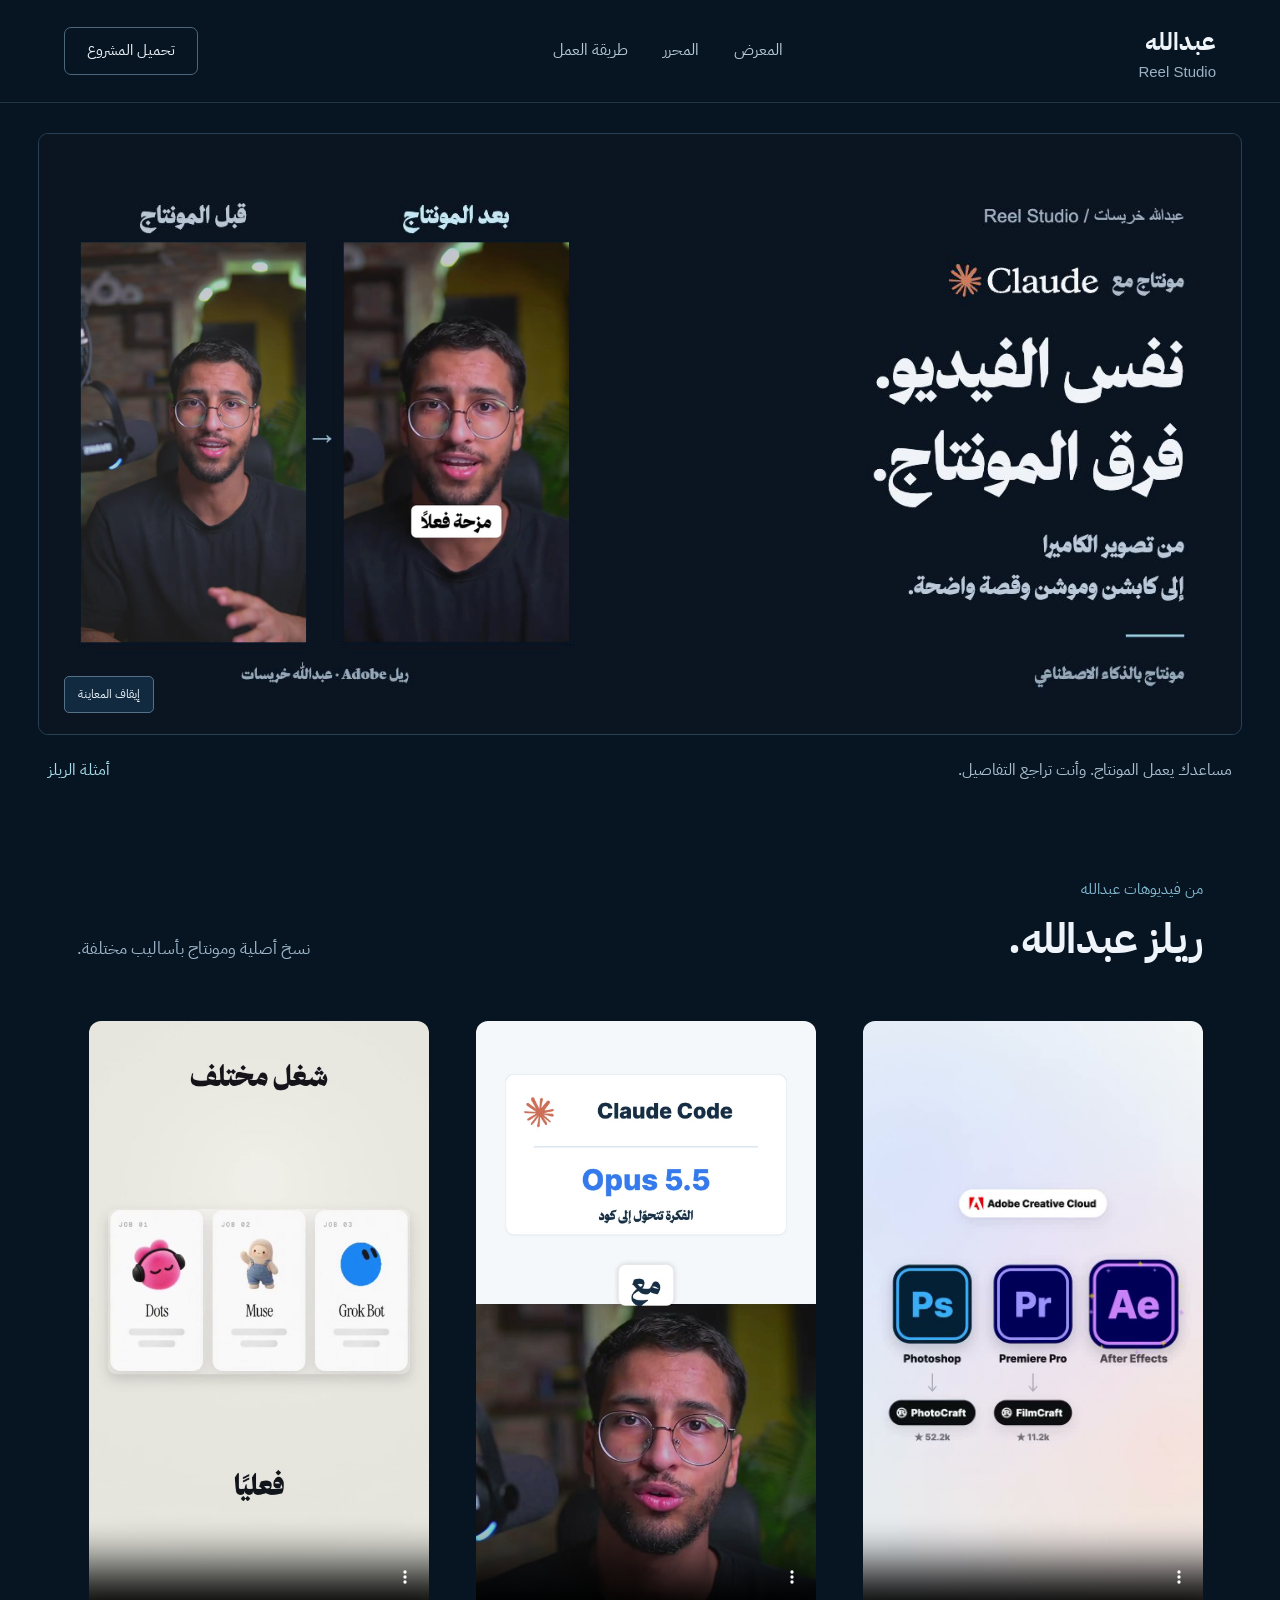
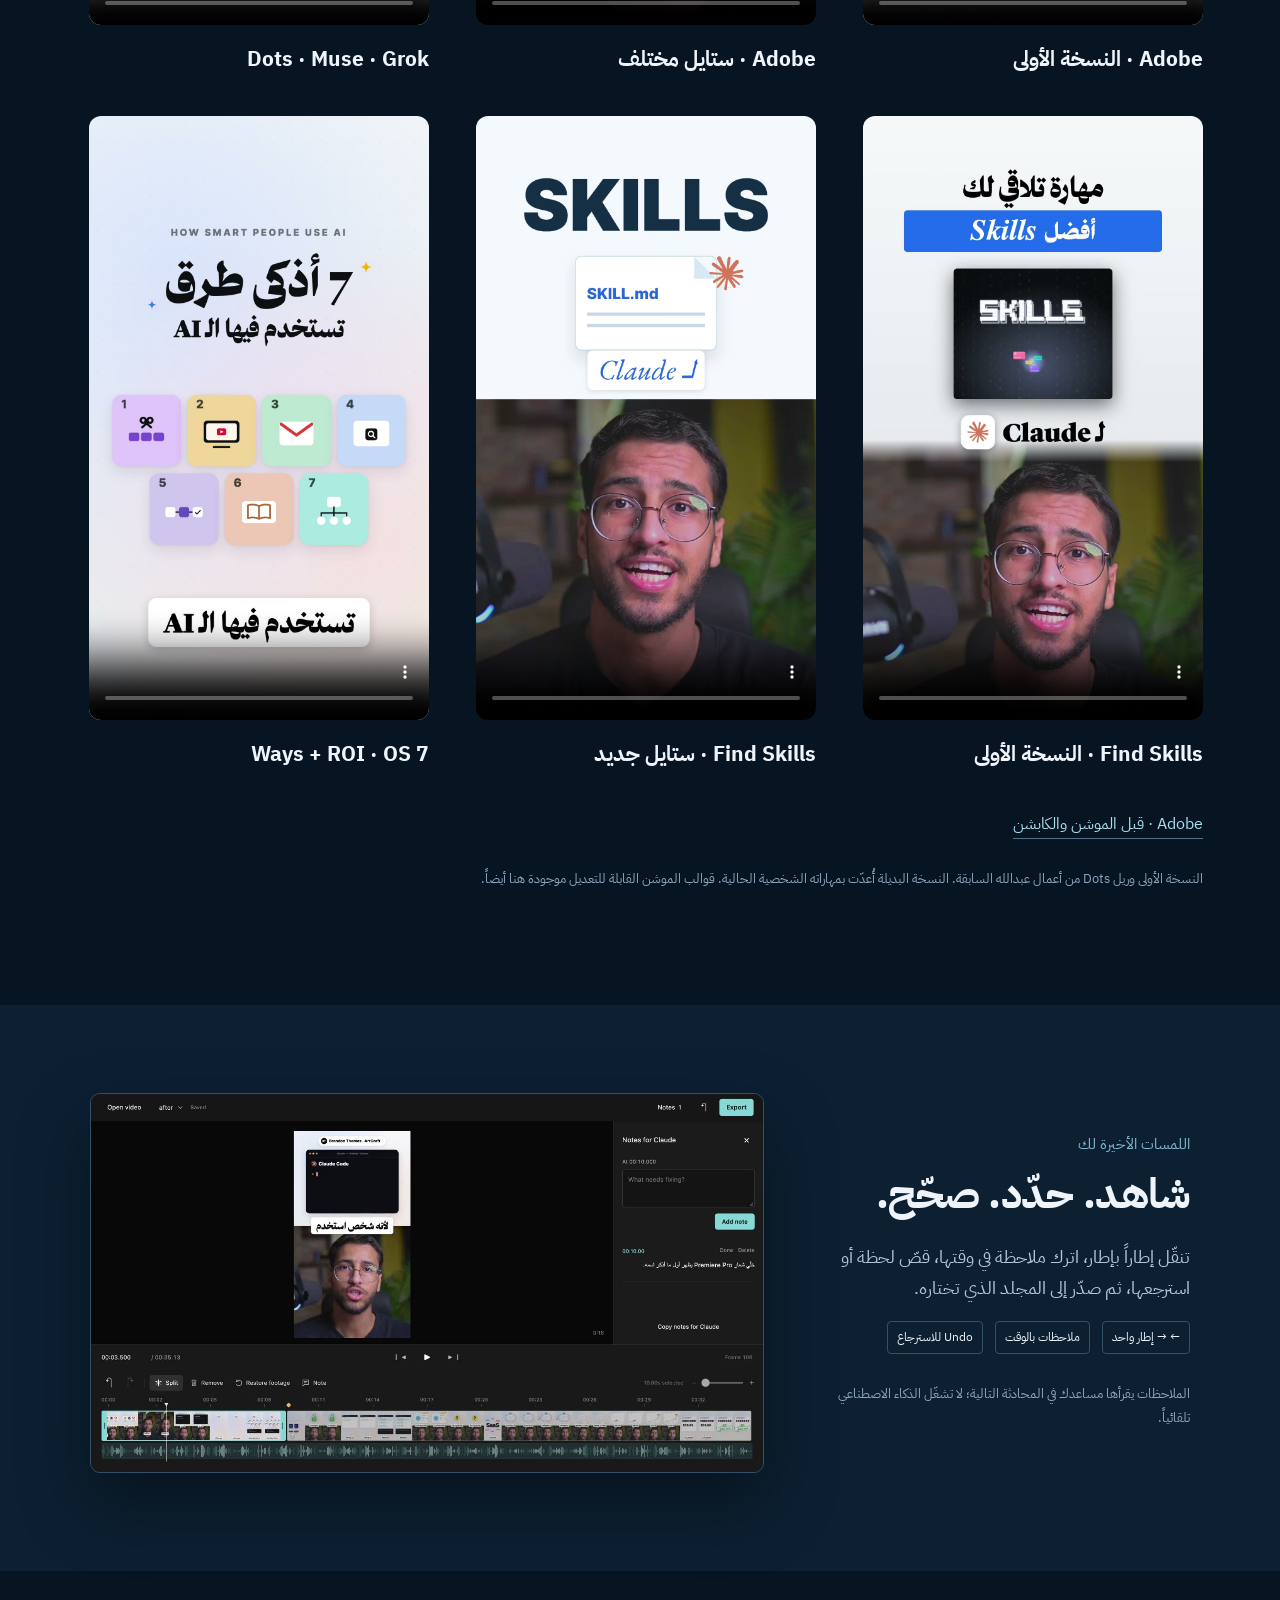
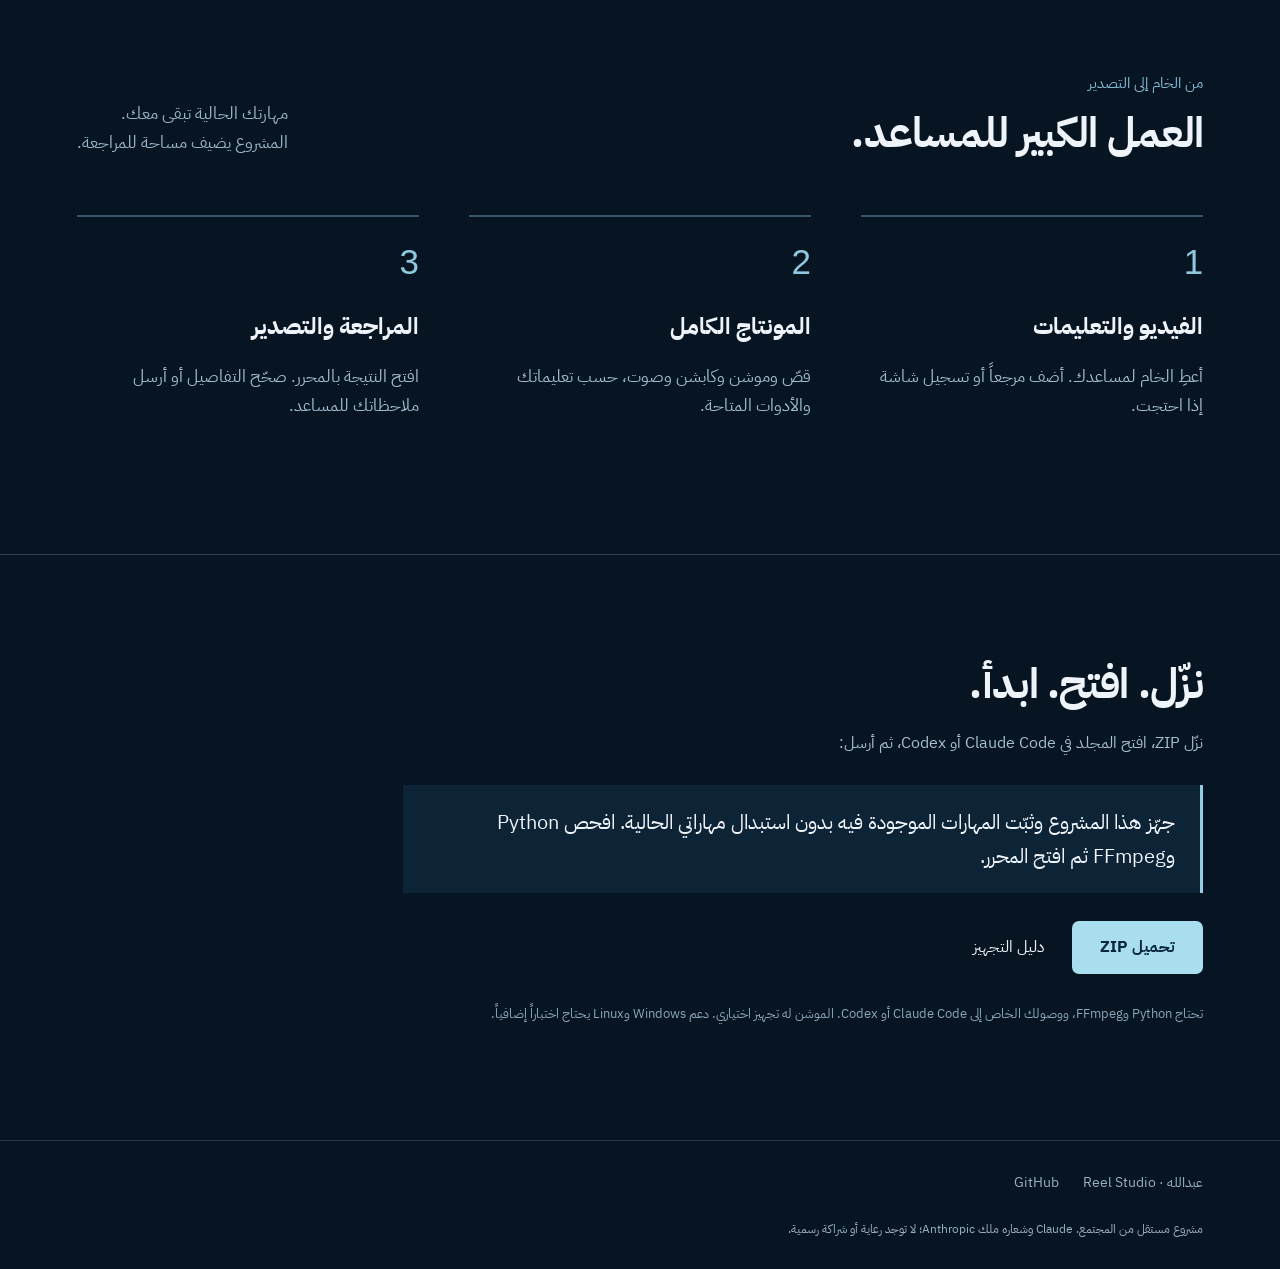
==== commit d9a88b8e: "Add 7 Ways and ROI as sixth Reel example" ====
--- a/index.html
+++ b/index.html
@@ -1,9 +1,9 @@
 <!doctype html><html lang="ar" dir="rtl"><head><meta charset="utf-8"><meta name="viewport" content="width=device-width,initial-scale=1"><meta name="description" content="مهارات مونتاج عربية، أمثلة موشن قابلة للتعديل، ومحرر بسيط لمراجعة ريلزك — من عبدالله خريسات."><title>عبدالله · Reel Studio</title><link rel="stylesheet" href="docs/gallery.css"></head><body>
-<header><a class="brand" href="#">عبدالله <span>Reel Studio</span></a><nav><a href="#examples">المعرض</a><a href="#review">المحرر</a><a href="#workflow">طريقة العمل</a></nav><a class="download" href="https://github.com/abdallahkht/abdallah-reel-studio/releases/latest/download/abdallah-reel-studio-v0.4.0.zip">تحميل المشروع</a></header>
+<header><a class="brand" href="#">عبدالله <span>Reel Studio</span></a><nav><a href="#examples">المعرض</a><a href="#review">المحرر</a><a href="#workflow">طريقة العمل</a></nav><a class="download" href="https://github.com/abdallahkht/abdallah-reel-studio/releases/latest/download/abdallah-reel-studio-v0.4.1.zip">تحميل المشروع</a></header>
 <main><section class="showcase-hero" aria-label="ريل عبدالله قبل وبعد المونتاج"><video id="hero-video" muted loop playsinline preload="metadata" poster="assets/adobe-comparison-color.png"><source src="assets/adobe-comparison-color.mp4" type="video/mp4"></video><button id="hero-toggle" type="button" aria-label="تشغيل المعاينة المتحركة">تشغيل المعاينة</button><div class="hero-links"><span>مساعدك يعمل المونتاج. وأنت تراجع التفاصيل.</span><a href="#examples">أمثلة الريلز</a></div></section>
 <section id="examples" class="section"><div class="section-heading"><div><p class="kicker">من فيديوهات عبدالله</p><h2>ريلز عبدالله.</h2></div><p>نسخ أصلية ومونتاج بأساليب مختلفة.</p></div><div class="gallery" id="gallery"></div><a class="raw-link" href="?demo=before">Adobe · قبل الموشن والكابشن</a><p class="small">النسخة الأولى وريل Dots من أعمال عبدالله السابقة. النسخة البديلة أُعدّت بمهاراته الشخصية الحالية. <a href="https://github.com/abdallahkht/abdallah-reel-studio/tree/main/motion">قوالب الموشن القابلة للتعديل موجودة هنا أيضاً.</a></p></section>
 <section id="review" class="section review"><div><p class="kicker">اللمسات الأخيرة لك</p><h2>شاهد. حدّد. صحّح.</h2><p>تنقّل إطاراً بإطار، اترك ملاحظة في وقتها، قصّ لحظة أو استرجعها، ثم صدّر إلى المجلد الذي تختاره.</p><div class="review-actions"><span>← → إطار واحد</span><span>ملاحظات بالوقت</span><span>Undo للاسترجاع</span></div><p class="small">الملاحظات يقرأها مساعدك في المحادثة التالية؛ لا تشغّل الذكاء الاصطناعي تلقائياً.</p></div><a href="assets/editor-adobe.png" aria-label="افتح صورة المحرر بحجم كامل"><img src="assets/editor-adobe.png" alt="لقطة فعلية للمحرر مع ريل Adobe وتايملاين وملاحظات" loading="lazy"></a></section>
 <section id="workflow" class="section"><div class="section-heading"><div><p class="kicker">من الخام إلى التصدير</p><h2>العمل الكبير للمساعد.</h2></div><p>مهارتك الحالية تبقى معك.<br>المشروع يضيف مساحة للمراجعة.</p></div><ol class="flow"><li><b>الفيديو والتعليمات</b><p>أعطِ الخام لمساعدك. أضف مرجعاً أو تسجيل شاشة إذا احتجت.</p></li><li><b>المونتاج الكامل</b><p>قصّ وموشن وكابشن وصوت، حسب تعليماتك والأدوات المتاحة.</p></li><li><b>المراجعة والتصدير</b><p>افتح النتيجة بالمحرر. صحّح التفاصيل أو أرسل ملاحظاتك للمساعد.</p></li></ol></section>
-<section class="section start"><h2>نزّل. افتح. ابدأ.</h2><p>نزّل ZIP، افتح المجلد في Claude Code أو Codex، ثم أرسل:</p><blockquote>جهّز هذا المشروع وثبّت المهارات الموجودة فيه بدون استبدال مهاراتي الحالية. افحص Python وFFmpeg ثم افتح المحرر.</blockquote><div class="actions"><a class="primary" href="https://github.com/abdallahkht/abdallah-reel-studio/releases/latest/download/abdallah-reel-studio-v0.4.0.zip">تحميل ZIP</a><a href="https://github.com/abdallahkht/abdallah-reel-studio/blob/main/docs/setup-ar.md">دليل التجهيز</a></div><p class="small">تحتاج Python وFFmpeg، ووصولك الخاص إلى Claude Code أو Codex. الموشن له تجهيز اختياري. دعم Windows وLinux يحتاج اختباراً إضافياً.</p></section></main>
+<section class="section start"><h2>نزّل. افتح. ابدأ.</h2><p>نزّل ZIP، افتح المجلد في Claude Code أو Codex، ثم أرسل:</p><blockquote>جهّز هذا المشروع وثبّت المهارات الموجودة فيه بدون استبدال مهاراتي الحالية. افحص Python وFFmpeg ثم افتح المحرر.</blockquote><div class="actions"><a class="primary" href="https://github.com/abdallahkht/abdallah-reel-studio/releases/latest/download/abdallah-reel-studio-v0.4.1.zip">تحميل ZIP</a><a href="https://github.com/abdallahkht/abdallah-reel-studio/blob/main/docs/setup-ar.md">دليل التجهيز</a></div><p class="small">تحتاج Python وFFmpeg، ووصولك الخاص إلى Claude Code أو Codex. الموشن له تجهيز اختياري. دعم Windows وLinux يحتاج اختباراً إضافياً.</p></section></main>
 <footer><span>عبدالله · Reel Studio</span><a href="https://github.com/abdallahkht/abdallah-reel-studio">GitHub</a><p>مشروع مستقل من المجتمع. Claude وشعاره ملك Anthropic؛ لا توجد رعاية أو شراكة رسمية.</p></footer>
 <dialog id="video-dialog"><button id="close-video" aria-label="إغلاق الفيديو">×</button><h2 id="video-title"></h2><video controls playsinline id="demo-video"></video></dialog><script src="docs/gallery.js"></script></body></html>
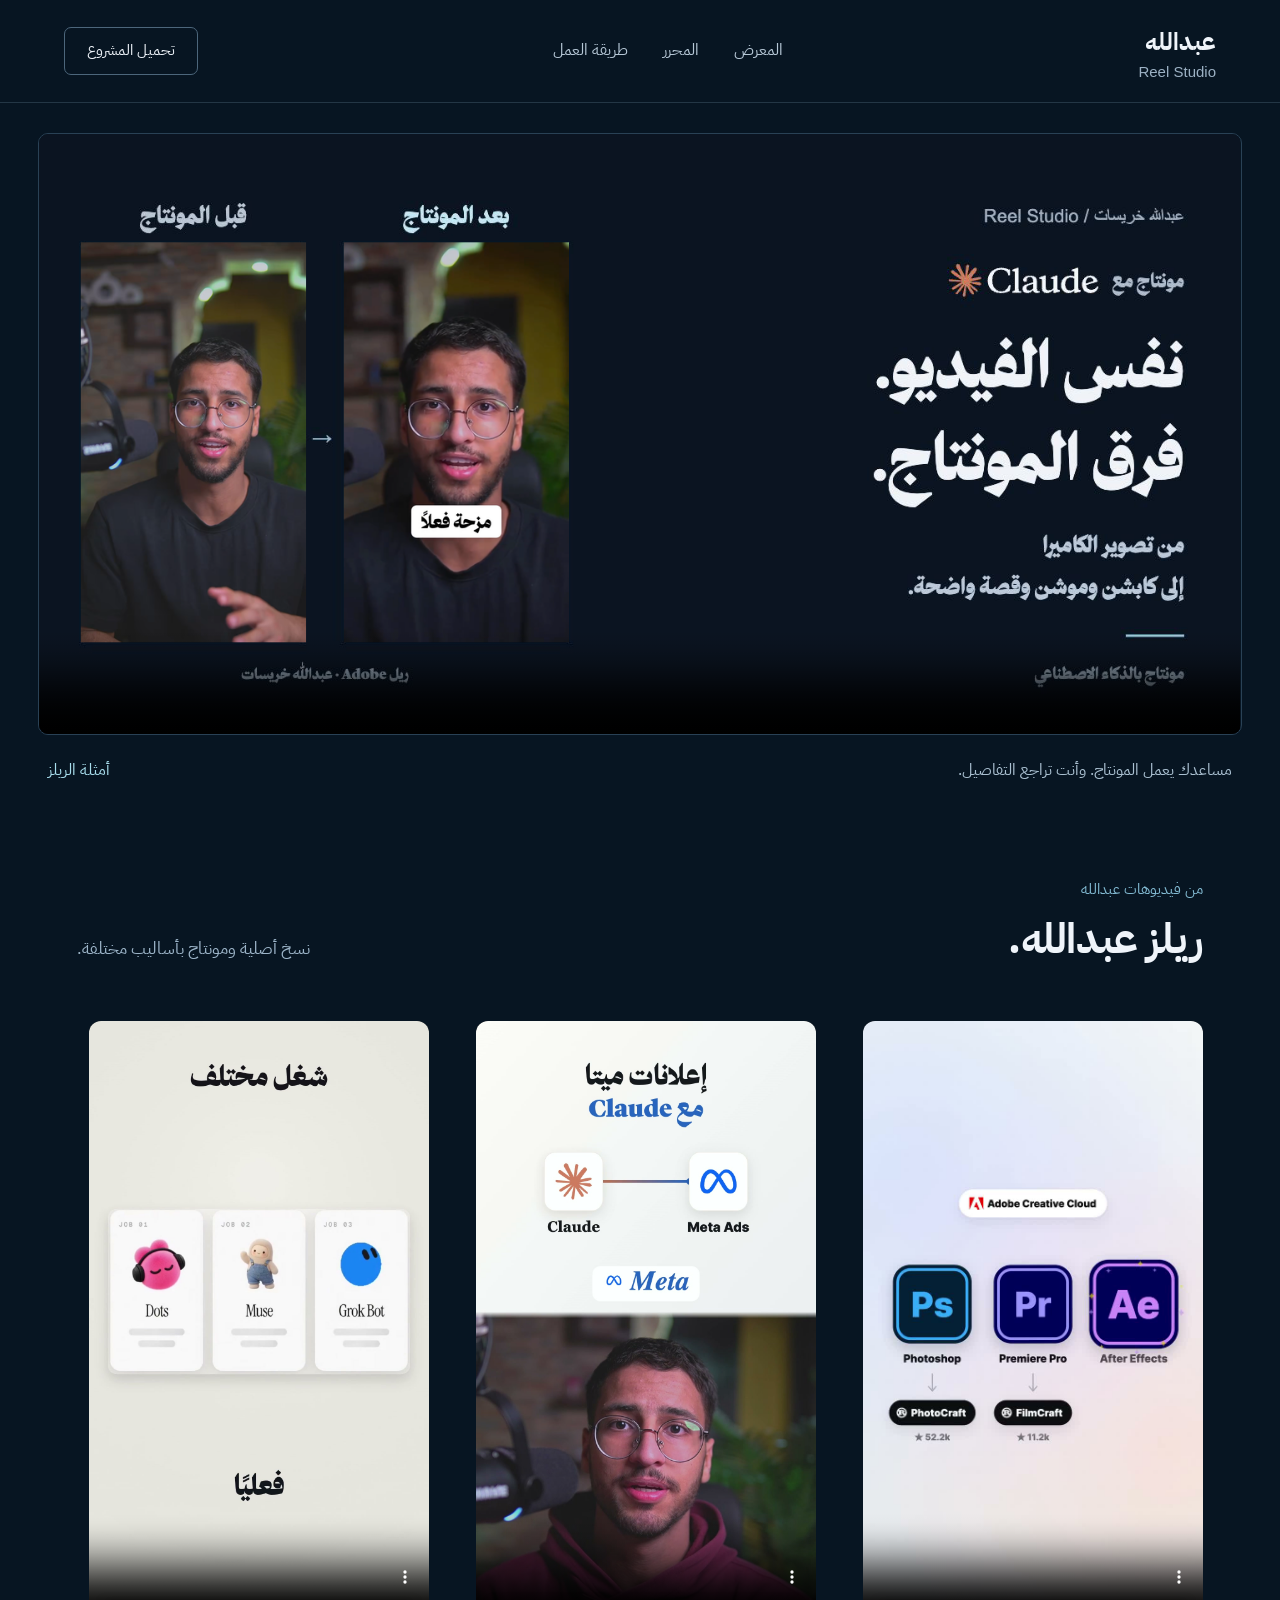
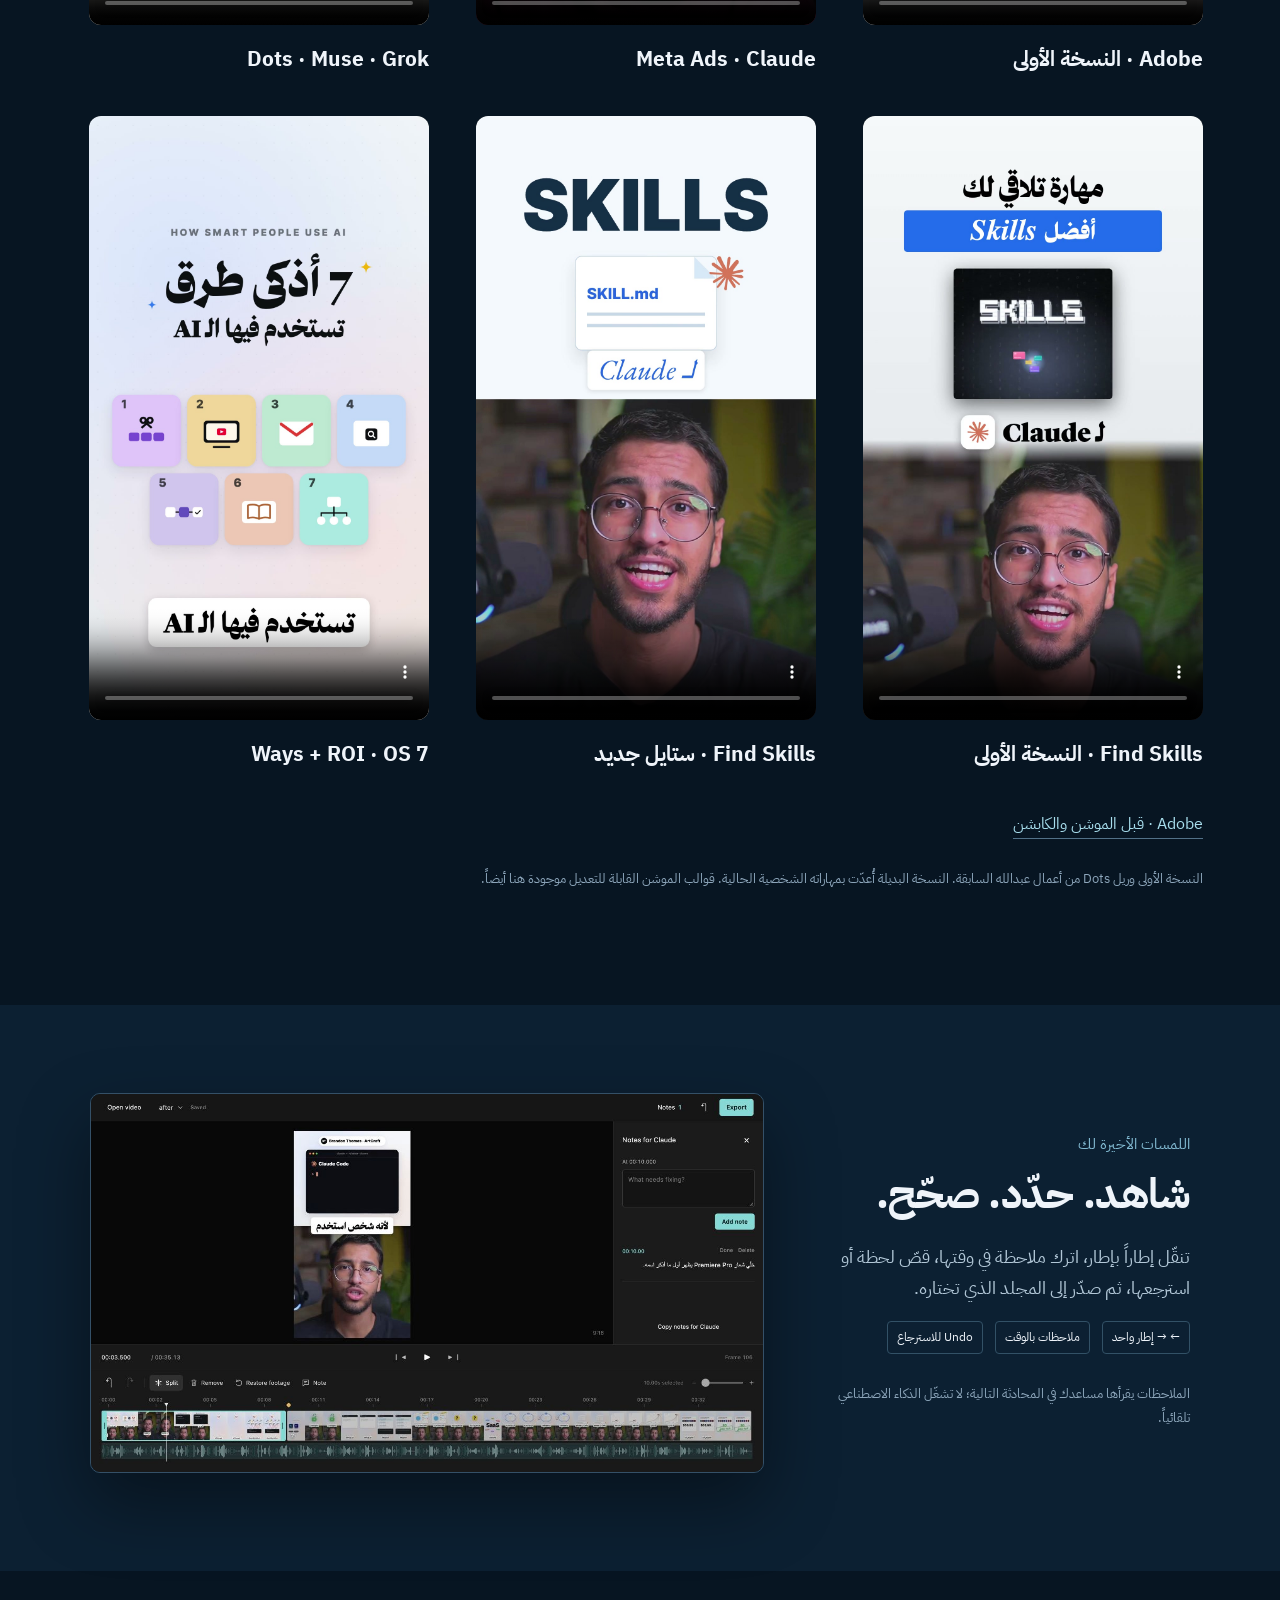
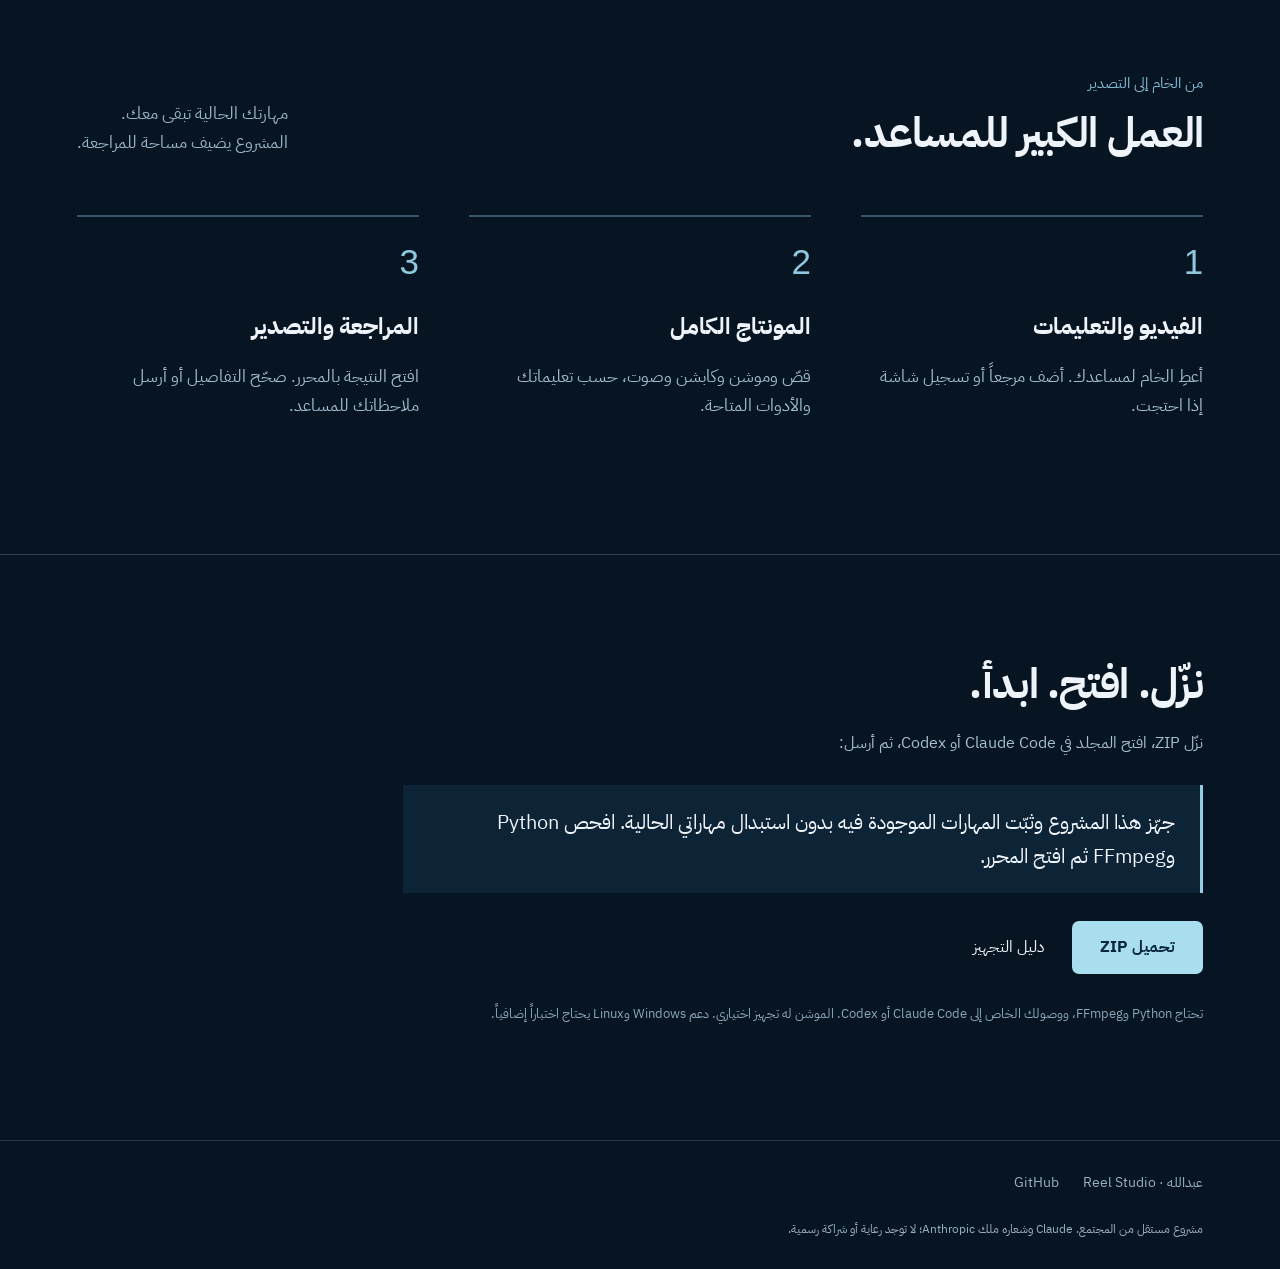
==== commit a304d5a6: "Cover reading footage and simplify showcase sound defaults" ====
--- a/index.html
+++ b/index.html
@@ -1,9 +1,9 @@
 <!doctype html><html lang="ar" dir="rtl"><head><meta charset="utf-8"><meta name="viewport" content="width=device-width,initial-scale=1"><meta name="description" content="مهارات مونتاج عربية، أمثلة موشن قابلة للتعديل، ومحرر بسيط لمراجعة ريلزك — من عبدالله خريسات."><title>عبدالله · Reel Studio</title><link rel="stylesheet" href="docs/gallery.css"></head><body>
-<header><a class="brand" href="#">عبدالله <span>Reel Studio</span></a><nav><a href="#examples">المعرض</a><a href="#review">المحرر</a><a href="#workflow">طريقة العمل</a></nav><a class="download" href="https://github.com/abdallahkht/abdallah-reel-studio/releases/latest/download/abdallah-reel-studio-v0.4.1.zip">تحميل المشروع</a></header>
-<main><section class="showcase-hero" aria-label="ريل عبدالله قبل وبعد المونتاج"><video id="hero-video" muted loop playsinline preload="metadata" poster="assets/adobe-comparison-color.png"><source src="assets/adobe-comparison-color.mp4" type="video/mp4"></video><button id="hero-toggle" type="button" aria-label="تشغيل المعاينة المتحركة">تشغيل المعاينة</button><div class="hero-links"><span>مساعدك يعمل المونتاج. وأنت تراجع التفاصيل.</span><a href="#examples">أمثلة الريلز</a></div></section>
+<header><a class="brand" href="#">عبدالله <span>Reel Studio</span></a><nav><a href="#examples">المعرض</a><a href="#review">المحرر</a><a href="#workflow">طريقة العمل</a></nav><a class="download" href="https://github.com/abdallahkht/abdallah-reel-studio/releases/latest/download/abdallah-reel-studio-v0.4.2.zip">تحميل المشروع</a></header>
+<main><section class="showcase-hero" aria-label="ريل عبدالله قبل وبعد المونتاج"><video id="hero-video" controls loop playsinline preload="metadata" poster="assets/adobe-comparison-color.png"><source src="assets/adobe-comparison-audio.mp4" type="video/mp4"></video><div class="hero-links"><span>مساعدك يعمل المونتاج. وأنت تراجع التفاصيل.</span><a href="#examples">أمثلة الريلز</a></div></section>
 <section id="examples" class="section"><div class="section-heading"><div><p class="kicker">من فيديوهات عبدالله</p><h2>ريلز عبدالله.</h2></div><p>نسخ أصلية ومونتاج بأساليب مختلفة.</p></div><div class="gallery" id="gallery"></div><a class="raw-link" href="?demo=before">Adobe · قبل الموشن والكابشن</a><p class="small">النسخة الأولى وريل Dots من أعمال عبدالله السابقة. النسخة البديلة أُعدّت بمهاراته الشخصية الحالية. <a href="https://github.com/abdallahkht/abdallah-reel-studio/tree/main/motion">قوالب الموشن القابلة للتعديل موجودة هنا أيضاً.</a></p></section>
 <section id="review" class="section review"><div><p class="kicker">اللمسات الأخيرة لك</p><h2>شاهد. حدّد. صحّح.</h2><p>تنقّل إطاراً بإطار، اترك ملاحظة في وقتها، قصّ لحظة أو استرجعها، ثم صدّر إلى المجلد الذي تختاره.</p><div class="review-actions"><span>← → إطار واحد</span><span>ملاحظات بالوقت</span><span>Undo للاسترجاع</span></div><p class="small">الملاحظات يقرأها مساعدك في المحادثة التالية؛ لا تشغّل الذكاء الاصطناعي تلقائياً.</p></div><a href="assets/editor-adobe.png" aria-label="افتح صورة المحرر بحجم كامل"><img src="assets/editor-adobe.png" alt="لقطة فعلية للمحرر مع ريل Adobe وتايملاين وملاحظات" loading="lazy"></a></section>
 <section id="workflow" class="section"><div class="section-heading"><div><p class="kicker">من الخام إلى التصدير</p><h2>العمل الكبير للمساعد.</h2></div><p>مهارتك الحالية تبقى معك.<br>المشروع يضيف مساحة للمراجعة.</p></div><ol class="flow"><li><b>الفيديو والتعليمات</b><p>أعطِ الخام لمساعدك. أضف مرجعاً أو تسجيل شاشة إذا احتجت.</p></li><li><b>المونتاج الكامل</b><p>قصّ وموشن وكابشن وصوت، حسب تعليماتك والأدوات المتاحة.</p></li><li><b>المراجعة والتصدير</b><p>افتح النتيجة بالمحرر. صحّح التفاصيل أو أرسل ملاحظاتك للمساعد.</p></li></ol></section>
-<section class="section start"><h2>نزّل. افتح. ابدأ.</h2><p>نزّل ZIP، افتح المجلد في Claude Code أو Codex، ثم أرسل:</p><blockquote>جهّز هذا المشروع وثبّت المهارات الموجودة فيه بدون استبدال مهاراتي الحالية. افحص Python وFFmpeg ثم افتح المحرر.</blockquote><div class="actions"><a class="primary" href="https://github.com/abdallahkht/abdallah-reel-studio/releases/latest/download/abdallah-reel-studio-v0.4.1.zip">تحميل ZIP</a><a href="https://github.com/abdallahkht/abdallah-reel-studio/blob/main/docs/setup-ar.md">دليل التجهيز</a></div><p class="small">تحتاج Python وFFmpeg، ووصولك الخاص إلى Claude Code أو Codex. الموشن له تجهيز اختياري. دعم Windows وLinux يحتاج اختباراً إضافياً.</p></section></main>
+<section class="section start"><h2>نزّل. افتح. ابدأ.</h2><p>نزّل ZIP، افتح المجلد في Claude Code أو Codex، ثم أرسل:</p><blockquote>جهّز هذا المشروع وثبّت المهارات الموجودة فيه بدون استبدال مهاراتي الحالية. افحص Python وFFmpeg ثم افتح المحرر.</blockquote><div class="actions"><a class="primary" href="https://github.com/abdallahkht/abdallah-reel-studio/releases/latest/download/abdallah-reel-studio-v0.4.2.zip">تحميل ZIP</a><a href="https://github.com/abdallahkht/abdallah-reel-studio/blob/main/docs/setup-ar.md">دليل التجهيز</a></div><p class="small">تحتاج Python وFFmpeg، ووصولك الخاص إلى Claude Code أو Codex. الموشن له تجهيز اختياري. دعم Windows وLinux يحتاج اختباراً إضافياً.</p></section></main>
 <footer><span>عبدالله · Reel Studio</span><a href="https://github.com/abdallahkht/abdallah-reel-studio">GitHub</a><p>مشروع مستقل من المجتمع. Claude وشعاره ملك Anthropic؛ لا توجد رعاية أو شراكة رسمية.</p></footer>
-<dialog id="video-dialog"><button id="close-video" aria-label="إغلاق الفيديو">×</button><h2 id="video-title"></h2><video controls playsinline id="demo-video"></video></dialog><script src="docs/gallery.js"></script></body></html>
+<dialog id="video-dialog"><button id="close-video" aria-label="إغلاق الفيديو">×</button><h2 id="video-title"></h2><video controls muted playsinline id="demo-video"></video></dialog><script src="docs/gallery.js"></script></body></html>
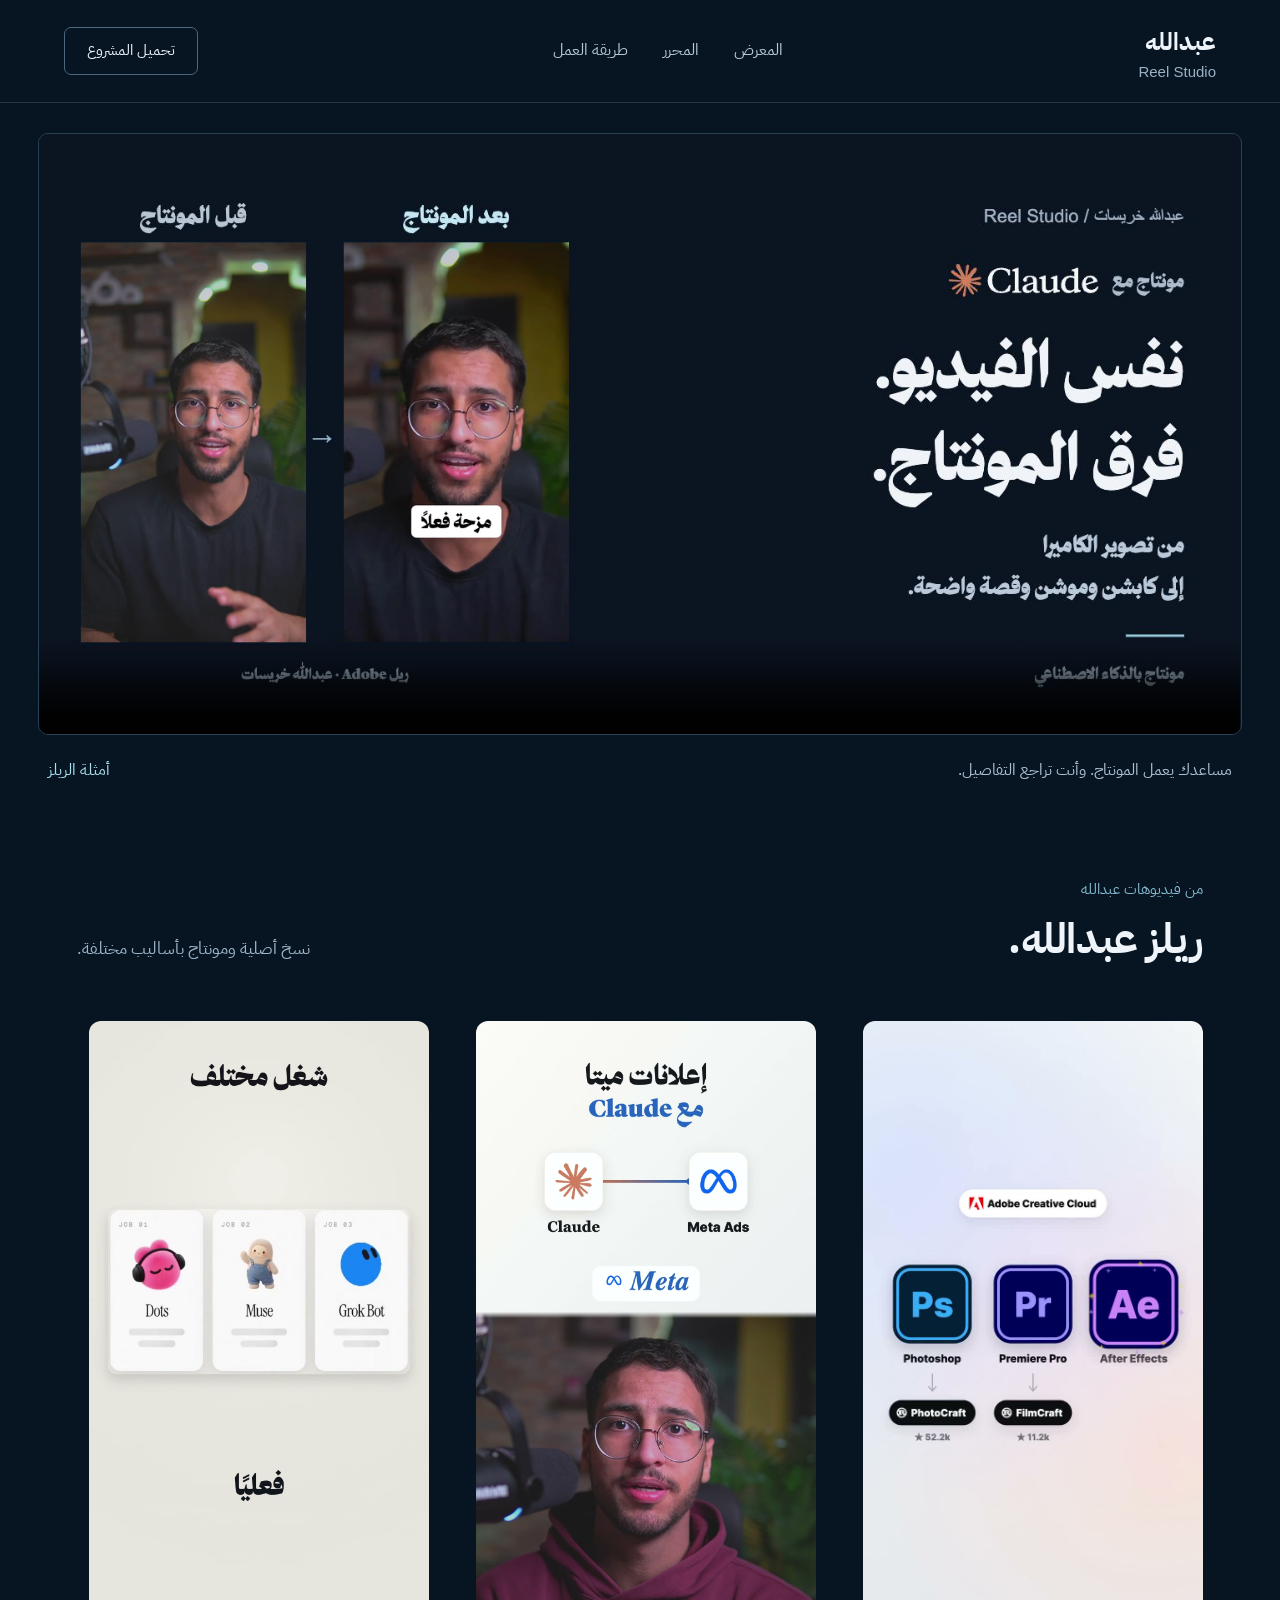
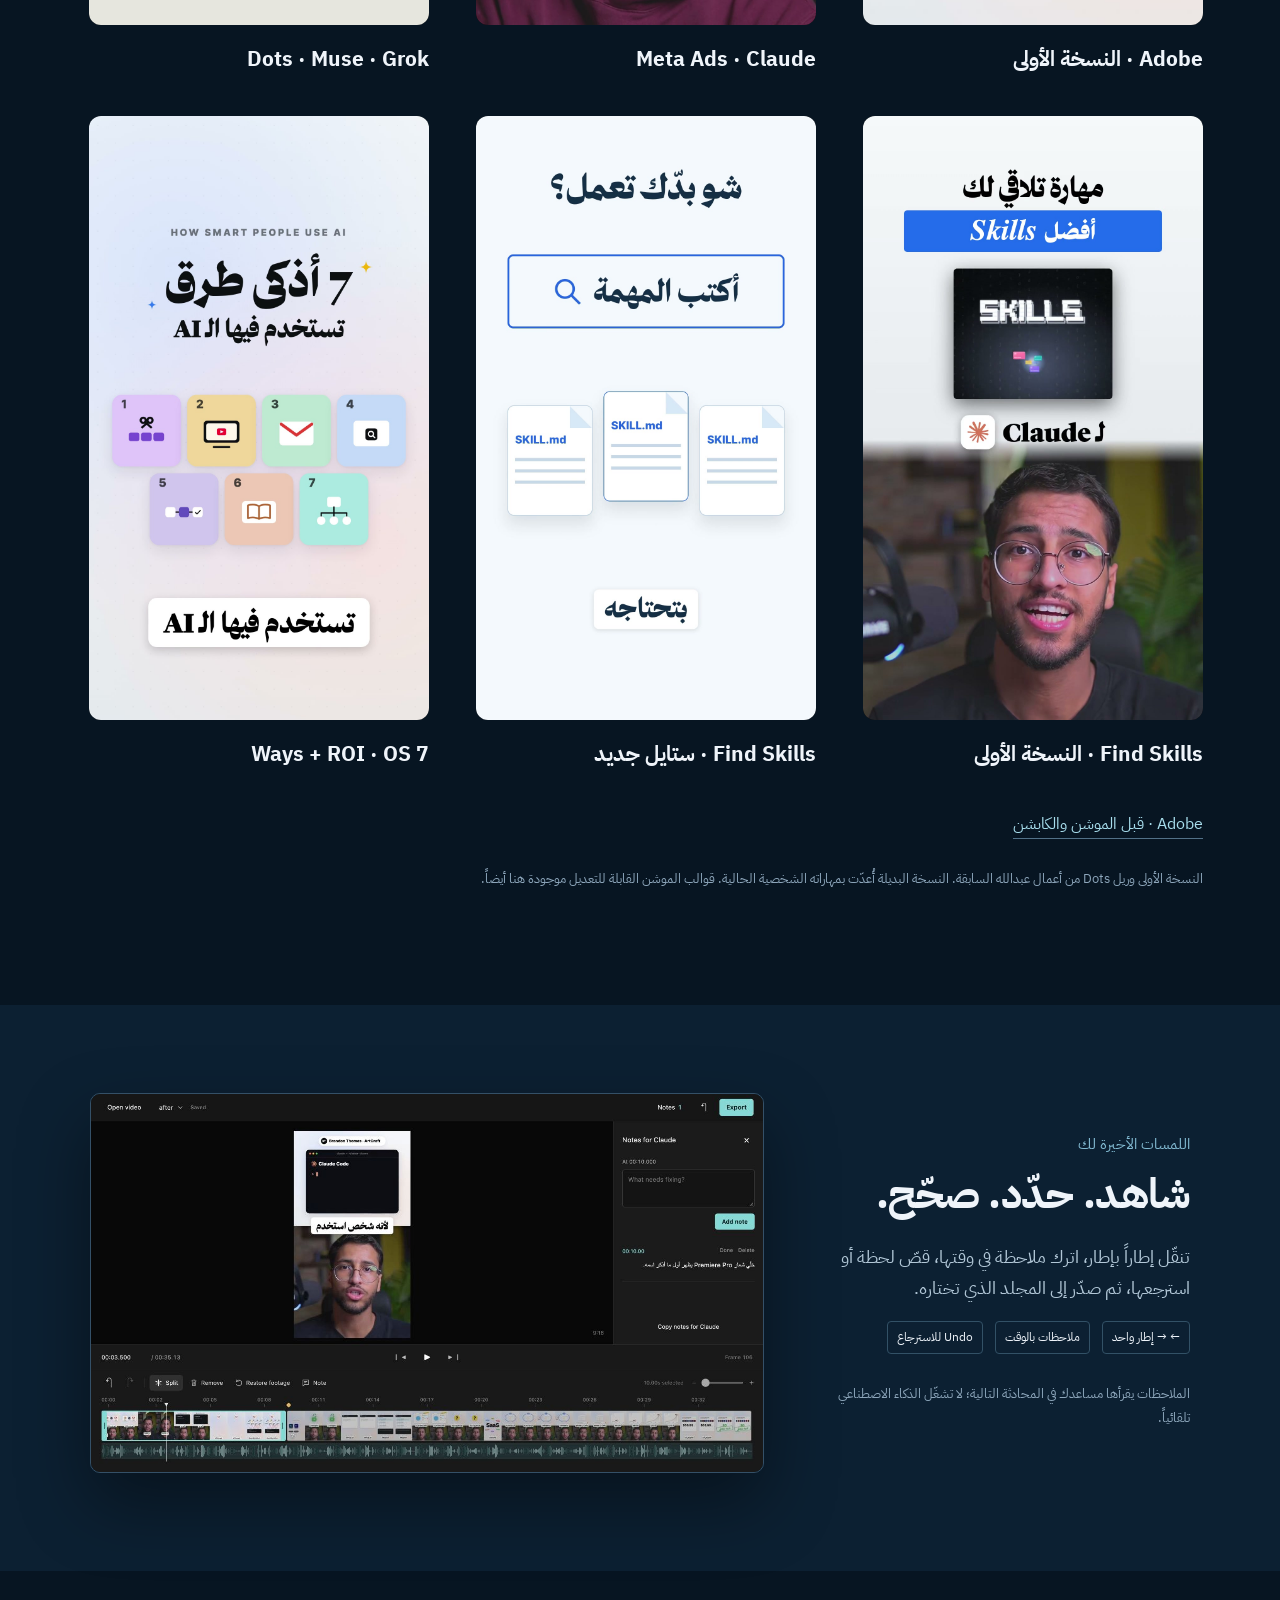
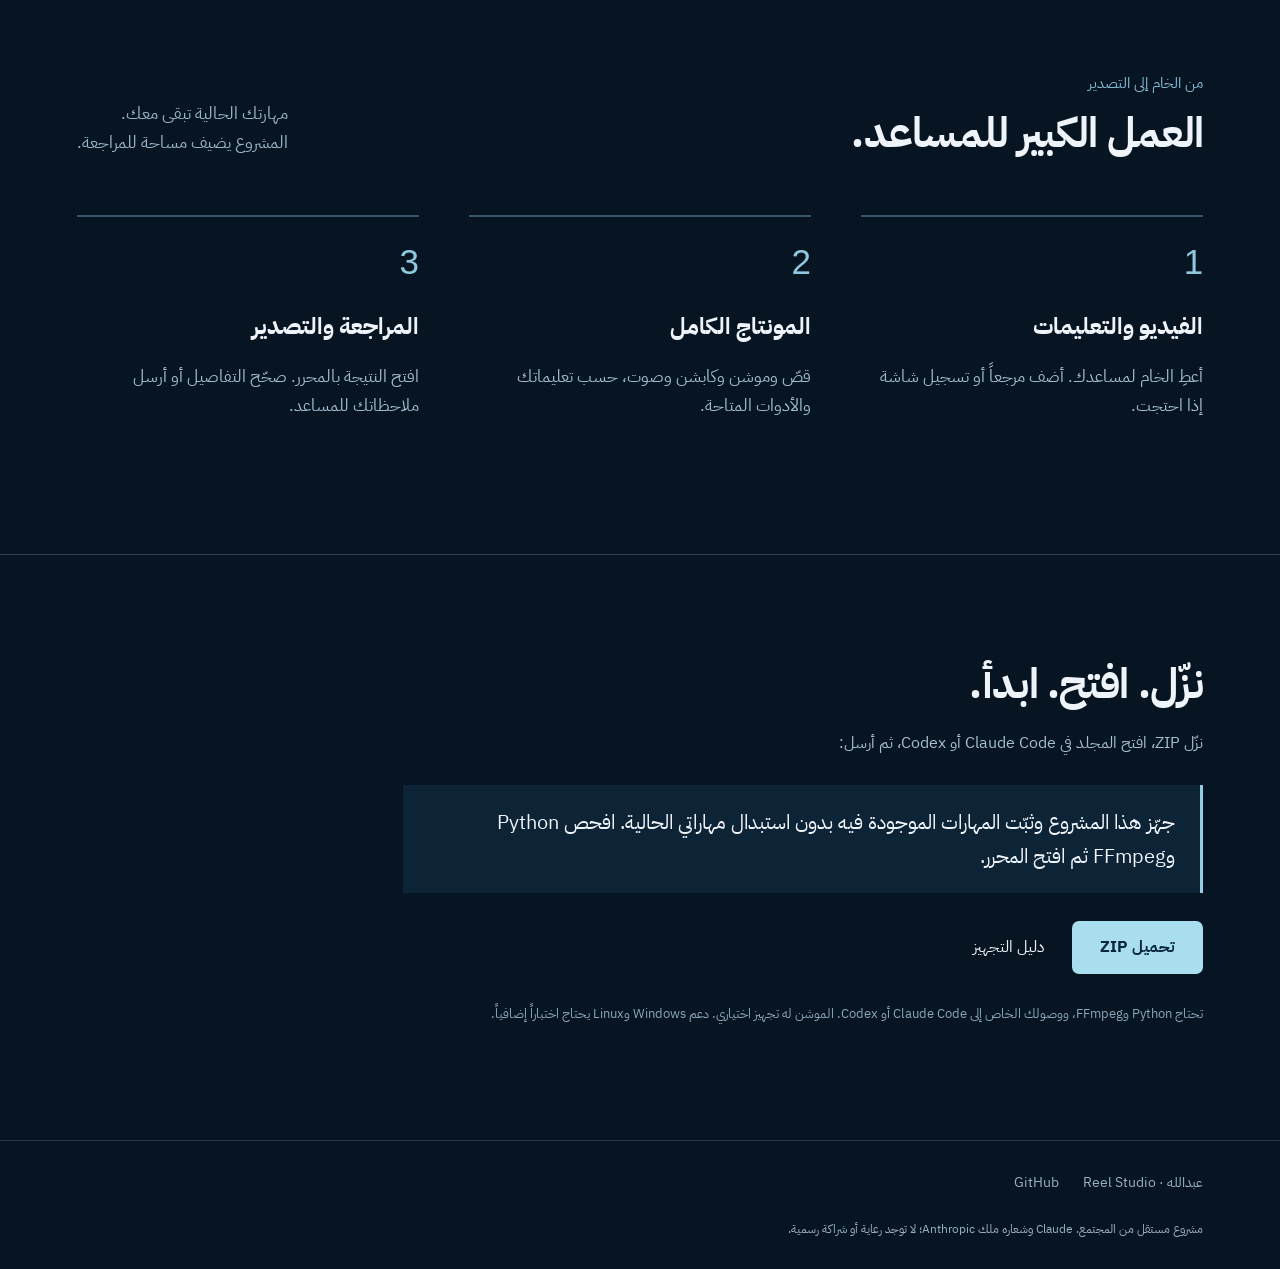
==== commit 56ddbd48: "Make showcase videos permanently silent and retire stale reading footage" ====
--- a/index.html
+++ b/index.html
@@ -1,9 +1,9 @@
-<!doctype html><html lang="ar" dir="rtl"><head><meta charset="utf-8"><meta name="viewport" content="width=device-width,initial-scale=1"><meta name="description" content="مهارات مونتاج عربية، أمثلة موشن قابلة للتعديل، ومحرر بسيط لمراجعة ريلزك — من عبدالله خريسات."><title>عبدالله · Reel Studio</title><link rel="stylesheet" href="docs/gallery.css"></head><body>
-<header><a class="brand" href="#">عبدالله <span>Reel Studio</span></a><nav><a href="#examples">المعرض</a><a href="#review">المحرر</a><a href="#workflow">طريقة العمل</a></nav><a class="download" href="https://github.com/abdallahkht/abdallah-reel-studio/releases/latest/download/abdallah-reel-studio-v0.4.2.zip">تحميل المشروع</a></header>
+<!doctype html><html lang="ar" dir="rtl"><head><meta charset="utf-8"><meta name="viewport" content="width=device-width,initial-scale=1"><meta name="description" content="مهارات مونتاج عربية، أمثلة موشن قابلة للتعديل، ومحرر بسيط لمراجعة ريلزك — من عبدالله خريسات."><title>عبدالله · Reel Studio</title><link rel="stylesheet" href="docs/gallery.css?v=0.4.3"></head><body>
+<header><a class="brand" href="#">عبدالله <span>Reel Studio</span></a><nav><a href="#examples">المعرض</a><a href="#review">المحرر</a><a href="#workflow">طريقة العمل</a></nav><a class="download" href="https://github.com/abdallahkht/abdallah-reel-studio/releases/latest/download/abdallah-reel-studio-v0.4.3.zip">تحميل المشروع</a></header>
 <main><section class="showcase-hero" aria-label="ريل عبدالله قبل وبعد المونتاج"><video id="hero-video" controls loop playsinline preload="metadata" poster="assets/adobe-comparison-color.png"><source src="assets/adobe-comparison-audio.mp4" type="video/mp4"></video><div class="hero-links"><span>مساعدك يعمل المونتاج. وأنت تراجع التفاصيل.</span><a href="#examples">أمثلة الريلز</a></div></section>
 <section id="examples" class="section"><div class="section-heading"><div><p class="kicker">من فيديوهات عبدالله</p><h2>ريلز عبدالله.</h2></div><p>نسخ أصلية ومونتاج بأساليب مختلفة.</p></div><div class="gallery" id="gallery"></div><a class="raw-link" href="?demo=before">Adobe · قبل الموشن والكابشن</a><p class="small">النسخة الأولى وريل Dots من أعمال عبدالله السابقة. النسخة البديلة أُعدّت بمهاراته الشخصية الحالية. <a href="https://github.com/abdallahkht/abdallah-reel-studio/tree/main/motion">قوالب الموشن القابلة للتعديل موجودة هنا أيضاً.</a></p></section>
 <section id="review" class="section review"><div><p class="kicker">اللمسات الأخيرة لك</p><h2>شاهد. حدّد. صحّح.</h2><p>تنقّل إطاراً بإطار، اترك ملاحظة في وقتها، قصّ لحظة أو استرجعها، ثم صدّر إلى المجلد الذي تختاره.</p><div class="review-actions"><span>← → إطار واحد</span><span>ملاحظات بالوقت</span><span>Undo للاسترجاع</span></div><p class="small">الملاحظات يقرأها مساعدك في المحادثة التالية؛ لا تشغّل الذكاء الاصطناعي تلقائياً.</p></div><a href="assets/editor-adobe.png" aria-label="افتح صورة المحرر بحجم كامل"><img src="assets/editor-adobe.png" alt="لقطة فعلية للمحرر مع ريل Adobe وتايملاين وملاحظات" loading="lazy"></a></section>
 <section id="workflow" class="section"><div class="section-heading"><div><p class="kicker">من الخام إلى التصدير</p><h2>العمل الكبير للمساعد.</h2></div><p>مهارتك الحالية تبقى معك.<br>المشروع يضيف مساحة للمراجعة.</p></div><ol class="flow"><li><b>الفيديو والتعليمات</b><p>أعطِ الخام لمساعدك. أضف مرجعاً أو تسجيل شاشة إذا احتجت.</p></li><li><b>المونتاج الكامل</b><p>قصّ وموشن وكابشن وصوت، حسب تعليماتك والأدوات المتاحة.</p></li><li><b>المراجعة والتصدير</b><p>افتح النتيجة بالمحرر. صحّح التفاصيل أو أرسل ملاحظاتك للمساعد.</p></li></ol></section>
-<section class="section start"><h2>نزّل. افتح. ابدأ.</h2><p>نزّل ZIP، افتح المجلد في Claude Code أو Codex، ثم أرسل:</p><blockquote>جهّز هذا المشروع وثبّت المهارات الموجودة فيه بدون استبدال مهاراتي الحالية. افحص Python وFFmpeg ثم افتح المحرر.</blockquote><div class="actions"><a class="primary" href="https://github.com/abdallahkht/abdallah-reel-studio/releases/latest/download/abdallah-reel-studio-v0.4.2.zip">تحميل ZIP</a><a href="https://github.com/abdallahkht/abdallah-reel-studio/blob/main/docs/setup-ar.md">دليل التجهيز</a></div><p class="small">تحتاج Python وFFmpeg، ووصولك الخاص إلى Claude Code أو Codex. الموشن له تجهيز اختياري. دعم Windows وLinux يحتاج اختباراً إضافياً.</p></section></main>
+<section class="section start"><h2>نزّل. افتح. ابدأ.</h2><p>نزّل ZIP، افتح المجلد في Claude Code أو Codex، ثم أرسل:</p><blockquote>جهّز هذا المشروع وثبّت المهارات الموجودة فيه بدون استبدال مهاراتي الحالية. افحص Python وFFmpeg ثم افتح المحرر.</blockquote><div class="actions"><a class="primary" href="https://github.com/abdallahkht/abdallah-reel-studio/releases/latest/download/abdallah-reel-studio-v0.4.3.zip">تحميل ZIP</a><a href="https://github.com/abdallahkht/abdallah-reel-studio/blob/main/docs/setup-ar.md">دليل التجهيز</a></div><p class="small">تحتاج Python وFFmpeg، ووصولك الخاص إلى Claude Code أو Codex. الموشن له تجهيز اختياري. دعم Windows وLinux يحتاج اختباراً إضافياً.</p></section></main>
 <footer><span>عبدالله · Reel Studio</span><a href="https://github.com/abdallahkht/abdallah-reel-studio">GitHub</a><p>مشروع مستقل من المجتمع. Claude وشعاره ملك Anthropic؛ لا توجد رعاية أو شراكة رسمية.</p></footer>
-<dialog id="video-dialog"><button id="close-video" aria-label="إغلاق الفيديو">×</button><h2 id="video-title"></h2><video controls muted playsinline id="demo-video"></video></dialog><script src="docs/gallery.js"></script></body></html>
+<dialog id="video-dialog"><button id="close-video" aria-label="إغلاق الفيديو">×</button><h2 id="video-title"></h2><video muted loop playsinline id="demo-video"></video></dialog><script src="docs/gallery-v0.4.3.js"></script></body></html>
--- a/docs/gallery.css
+++ b/docs/gallery.css
@@ -3,3 +3,5 @@
 .showcase-hero{max-width:1440px;margin:30px auto 0;position:relative;padding:0 3%}.showcase-hero>video{display:block;width:100%;border:1px solid #294155;border-radius:10px}.showcase-hero>button{position:absolute;bottom:94px;left:5%;background:#122d42e8;color:#e9f3fa;border:1px solid #557187;border-radius:5px;padding:7px 13px;font-size:12px;cursor:pointer}.hero-links{display:flex;justify-content:space-between;gap:20px;padding:22px 10px;color:#aac0d1;font-size:16px}.hero-links a,.raw-link{color:#a8deed}.raw-link{display:inline-block;margin-top:35px;border-bottom:1px solid #527188}.poster-wrap{aspect-ratio:9/16}.poster-wrap img{object-fit:contain}.gallery{gap:35px}.demo-card{max-width:340px}.showcase-hero+.section{padding-top:70px}@media(max-width:760px){.hero-links{font-size:12px;flex-direction:column;gap:8px}.showcase-hero{margin-top:20px}.showcase-hero>button{position:static;display:block;margin:8px 0 0 auto}.gallery{grid-template-columns:1fr;justify-items:center;gap:35px}.demo-card{width:100%;max-width:300px}.section-heading p br{display:none}}
 
 .poster-wrap video{display:block;width:100%;height:100%;object-fit:contain;background:#000}.demo-card{cursor:default}
+
+.preview-button{display:block;width:100%;padding:0;border:0;border-radius:12px;background:transparent;color:inherit;cursor:pointer}.preview-button .poster-wrap{display:block}.preview-button video{pointer-events:none}#demo-video{pointer-events:none}
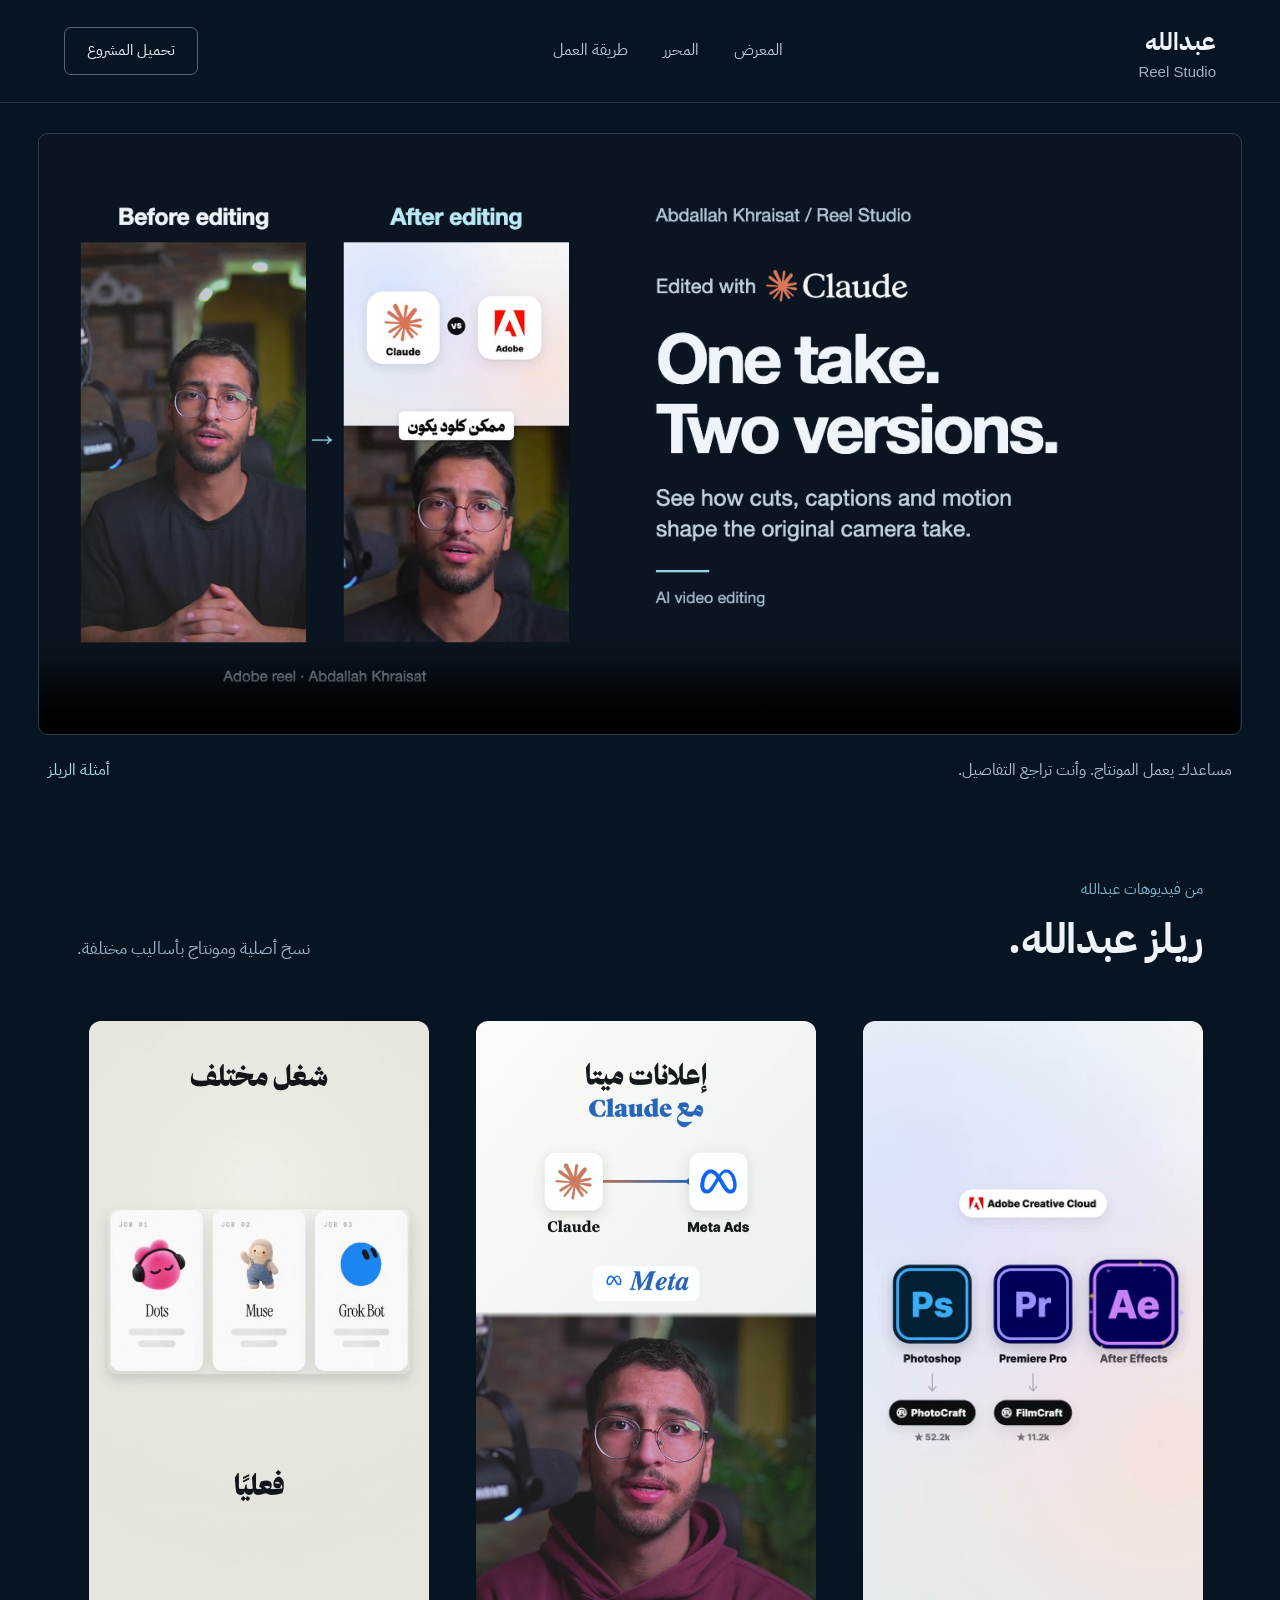
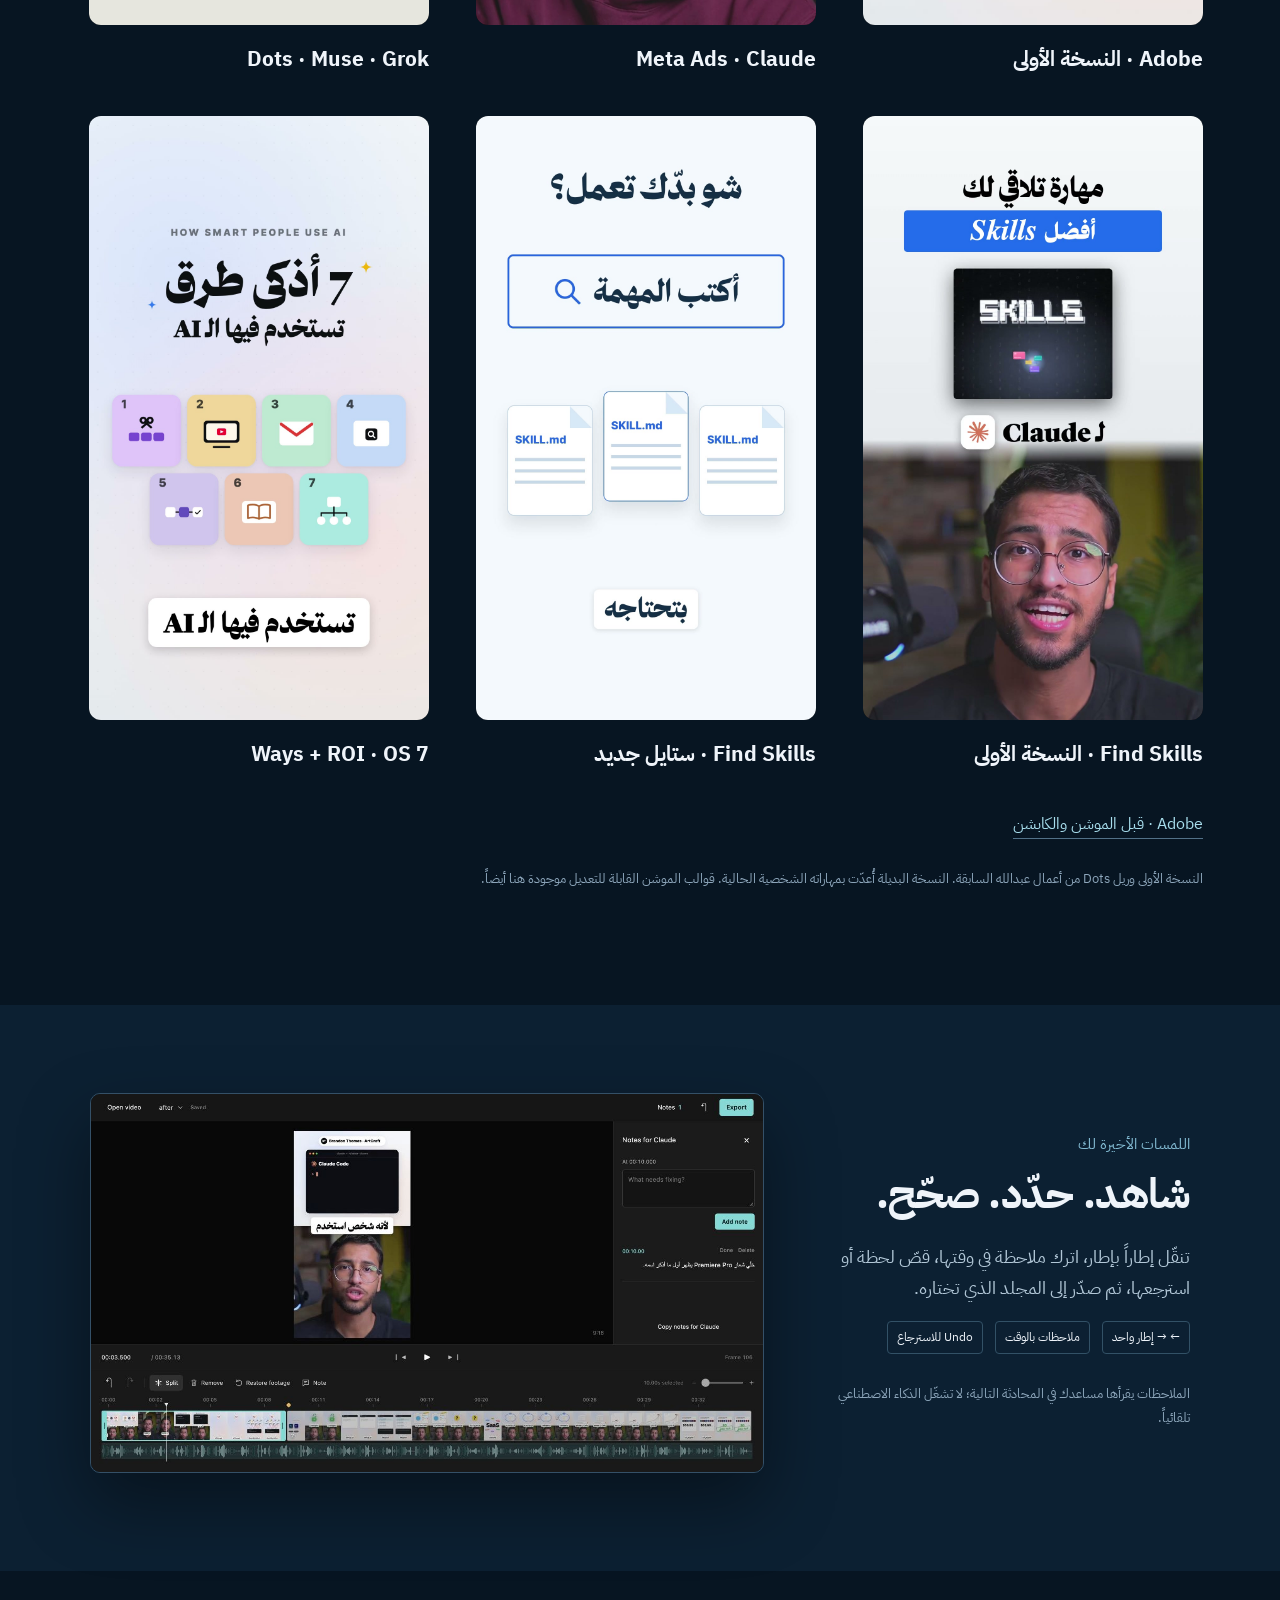
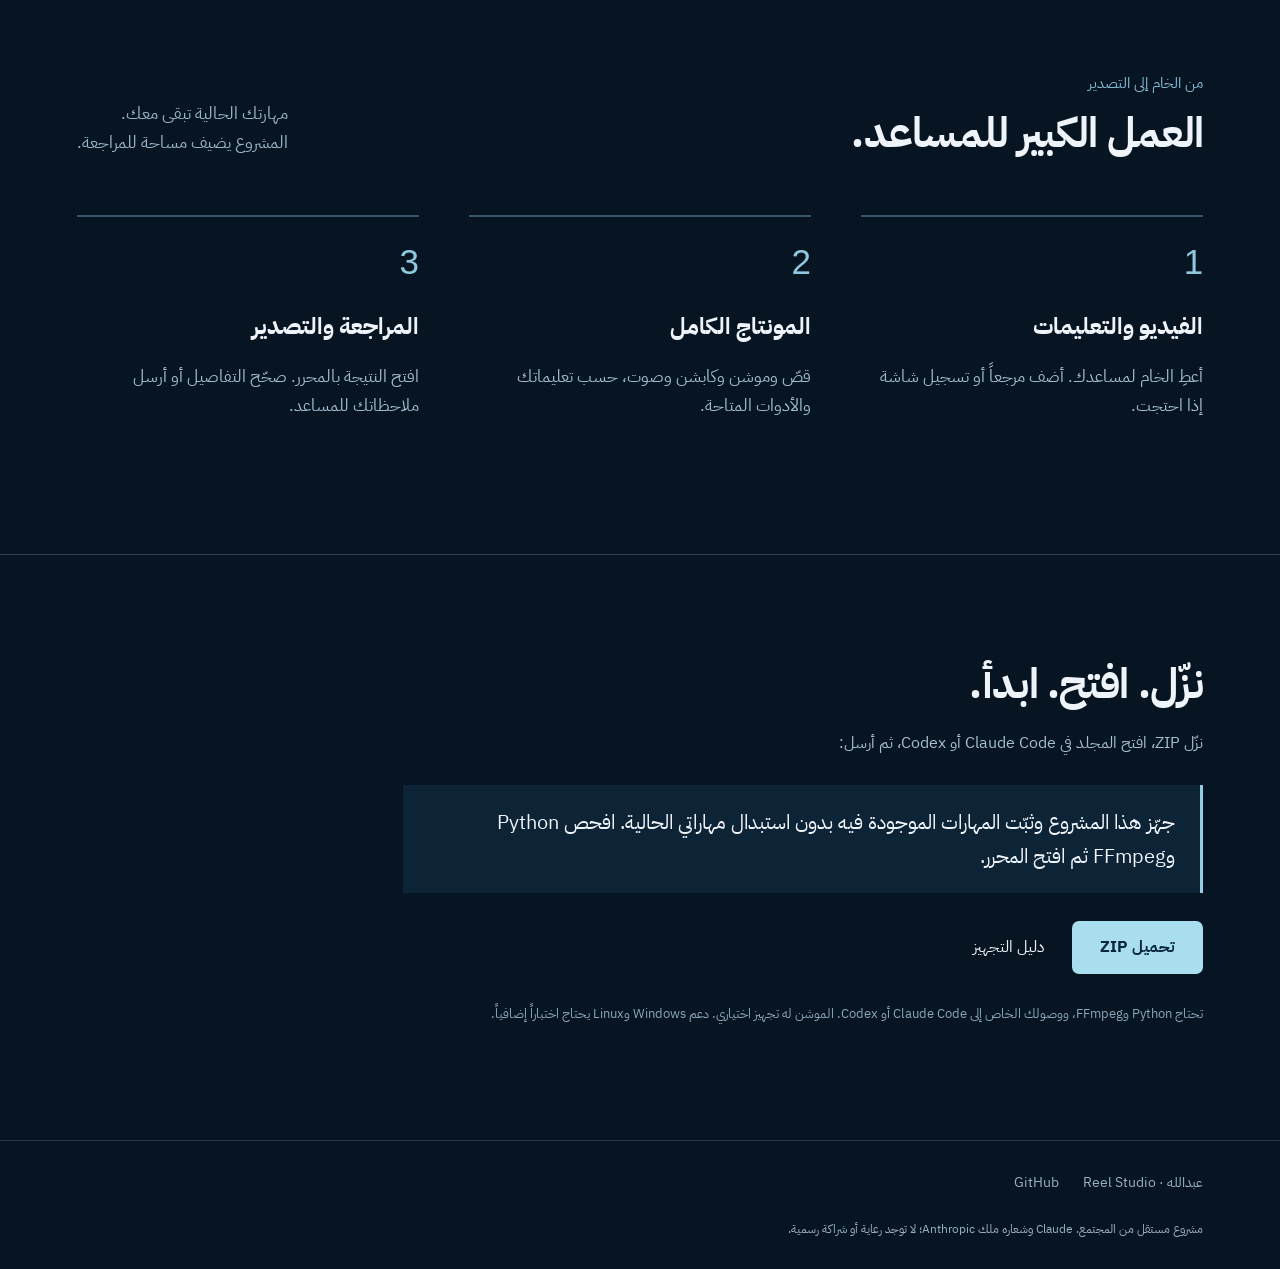
==== commit bd8c0530: "Translate the opening poster and three README sections into English" ====
--- a/index.html
+++ b/index.html
@@ -1,9 +1,9 @@
 <!doctype html><html lang="ar" dir="rtl"><head><meta charset="utf-8"><meta name="viewport" content="width=device-width,initial-scale=1"><meta name="description" content="مهارات مونتاج عربية، أمثلة موشن قابلة للتعديل، ومحرر بسيط لمراجعة ريلزك — من عبدالله خريسات."><title>عبدالله · Reel Studio</title><link rel="stylesheet" href="docs/gallery.css?v=0.4.3"></head><body>
-<header><a class="brand" href="#">عبدالله <span>Reel Studio</span></a><nav><a href="#examples">المعرض</a><a href="#review">المحرر</a><a href="#workflow">طريقة العمل</a></nav><a class="download" href="https://github.com/abdallahkht/abdallah-reel-studio/releases/latest/download/abdallah-reel-studio-v0.4.3.zip">تحميل المشروع</a></header>
-<main><section class="showcase-hero" aria-label="ريل عبدالله قبل وبعد المونتاج"><video id="hero-video" controls loop playsinline preload="metadata" poster="assets/adobe-comparison-color.png"><source src="assets/adobe-comparison-audio.mp4" type="video/mp4"></video><div class="hero-links"><span>مساعدك يعمل المونتاج. وأنت تراجع التفاصيل.</span><a href="#examples">أمثلة الريلز</a></div></section>
+<header><a class="brand" href="#">عبدالله <span>Reel Studio</span></a><nav><a href="#examples">المعرض</a><a href="#review">المحرر</a><a href="#workflow">طريقة العمل</a></nav><a class="download" href="https://github.com/abdallahkht/abdallah-reel-studio/releases/latest/download/abdallah-reel-studio.zip">تحميل المشروع</a></header>
+<main><section class="showcase-hero" aria-label="ريل عبدالله قبل وبعد المونتاج"><video id="hero-video" controls loop playsinline preload="metadata" poster="assets/adobe-comparison-en.png"><source src="assets/adobe-comparison-en.mp4" type="video/mp4"></video><div class="hero-links"><span>مساعدك يعمل المونتاج. وأنت تراجع التفاصيل.</span><a href="#examples">أمثلة الريلز</a></div></section>
 <section id="examples" class="section"><div class="section-heading"><div><p class="kicker">من فيديوهات عبدالله</p><h2>ريلز عبدالله.</h2></div><p>نسخ أصلية ومونتاج بأساليب مختلفة.</p></div><div class="gallery" id="gallery"></div><a class="raw-link" href="?demo=before">Adobe · قبل الموشن والكابشن</a><p class="small">النسخة الأولى وريل Dots من أعمال عبدالله السابقة. النسخة البديلة أُعدّت بمهاراته الشخصية الحالية. <a href="https://github.com/abdallahkht/abdallah-reel-studio/tree/main/motion">قوالب الموشن القابلة للتعديل موجودة هنا أيضاً.</a></p></section>
 <section id="review" class="section review"><div><p class="kicker">اللمسات الأخيرة لك</p><h2>شاهد. حدّد. صحّح.</h2><p>تنقّل إطاراً بإطار، اترك ملاحظة في وقتها، قصّ لحظة أو استرجعها، ثم صدّر إلى المجلد الذي تختاره.</p><div class="review-actions"><span>← → إطار واحد</span><span>ملاحظات بالوقت</span><span>Undo للاسترجاع</span></div><p class="small">الملاحظات يقرأها مساعدك في المحادثة التالية؛ لا تشغّل الذكاء الاصطناعي تلقائياً.</p></div><a href="assets/editor-adobe.png" aria-label="افتح صورة المحرر بحجم كامل"><img src="assets/editor-adobe.png" alt="لقطة فعلية للمحرر مع ريل Adobe وتايملاين وملاحظات" loading="lazy"></a></section>
 <section id="workflow" class="section"><div class="section-heading"><div><p class="kicker">من الخام إلى التصدير</p><h2>العمل الكبير للمساعد.</h2></div><p>مهارتك الحالية تبقى معك.<br>المشروع يضيف مساحة للمراجعة.</p></div><ol class="flow"><li><b>الفيديو والتعليمات</b><p>أعطِ الخام لمساعدك. أضف مرجعاً أو تسجيل شاشة إذا احتجت.</p></li><li><b>المونتاج الكامل</b><p>قصّ وموشن وكابشن وصوت، حسب تعليماتك والأدوات المتاحة.</p></li><li><b>المراجعة والتصدير</b><p>افتح النتيجة بالمحرر. صحّح التفاصيل أو أرسل ملاحظاتك للمساعد.</p></li></ol></section>
-<section class="section start"><h2>نزّل. افتح. ابدأ.</h2><p>نزّل ZIP، افتح المجلد في Claude Code أو Codex، ثم أرسل:</p><blockquote>جهّز هذا المشروع وثبّت المهارات الموجودة فيه بدون استبدال مهاراتي الحالية. افحص Python وFFmpeg ثم افتح المحرر.</blockquote><div class="actions"><a class="primary" href="https://github.com/abdallahkht/abdallah-reel-studio/releases/latest/download/abdallah-reel-studio-v0.4.3.zip">تحميل ZIP</a><a href="https://github.com/abdallahkht/abdallah-reel-studio/blob/main/docs/setup-ar.md">دليل التجهيز</a></div><p class="small">تحتاج Python وFFmpeg، ووصولك الخاص إلى Claude Code أو Codex. الموشن له تجهيز اختياري. دعم Windows وLinux يحتاج اختباراً إضافياً.</p></section></main>
+<section class="section start"><h2>نزّل. افتح. ابدأ.</h2><p>نزّل ZIP، افتح المجلد في Claude Code أو Codex، ثم أرسل:</p><blockquote>جهّز هذا المشروع وثبّت المهارات الموجودة فيه بدون استبدال مهاراتي الحالية. افحص Python وFFmpeg ثم افتح المحرر.</blockquote><div class="actions"><a class="primary" href="https://github.com/abdallahkht/abdallah-reel-studio/releases/latest/download/abdallah-reel-studio.zip">تحميل ZIP</a><a href="https://github.com/abdallahkht/abdallah-reel-studio/blob/main/docs/setup-ar.md">دليل التجهيز</a></div><p class="small">تحتاج Python وFFmpeg، ووصولك الخاص إلى Claude Code أو Codex. الموشن له تجهيز اختياري. دعم Windows وLinux يحتاج اختباراً إضافياً.</p></section></main>
 <footer><span>عبدالله · Reel Studio</span><a href="https://github.com/abdallahkht/abdallah-reel-studio">GitHub</a><p>مشروع مستقل من المجتمع. Claude وشعاره ملك Anthropic؛ لا توجد رعاية أو شراكة رسمية.</p></footer>
 <dialog id="video-dialog"><button id="close-video" aria-label="إغلاق الفيديو">×</button><h2 id="video-title"></h2><video muted loop playsinline id="demo-video"></video></dialog><script src="docs/gallery-v0.4.3.js"></script></body></html>
